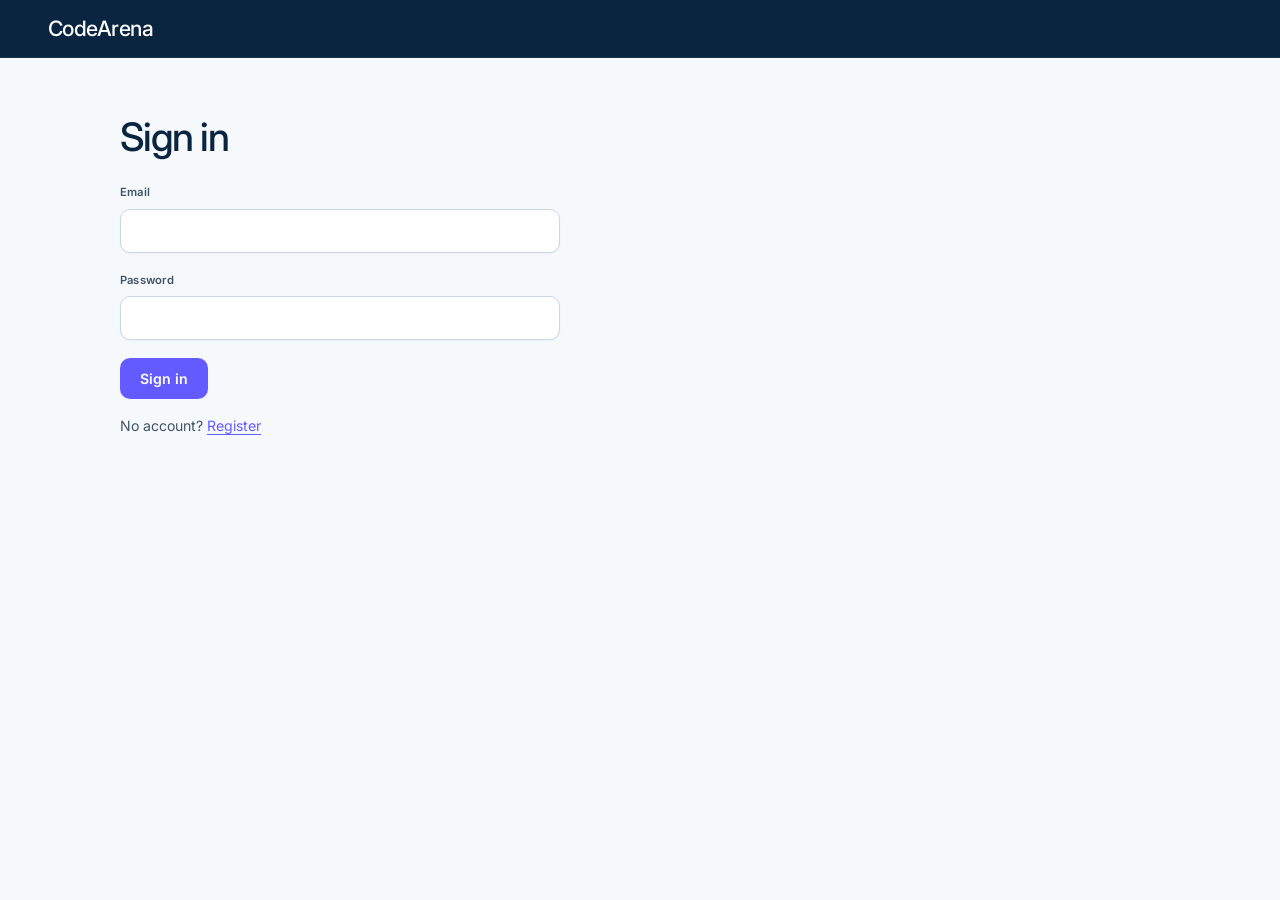
==== ui/index.html @ 30d27d08 "ui: minimal HTML/JS frontend (Step 16) No build step, no framework. Plain HTML pages and vanilla Jav" ====
<!DOCTYPE html>
<html lang="en">

<head>
    <meta charset="utf-8">
    <meta name="viewport" content="width=device-width,initial-scale=1">
    <title>CodeArena — Login</title>
    <link rel="stylesheet" href="static/style.css">
</head>

<body>
    <header>
        <h1>CodeArena</h1>
    </header>

    <main>
        <div id="msg"></div>

        <div id="login-view">
            <h2>Sign in</h2>
            <form id="login-form">
                <label>
                    Email
                    <input type="email" name="email" required autocomplete="email">
                </label>
                <label>
                    Password
                    <input type="password" name="password" required autocomplete="current-password">
                </label>
                <button type="submit">Sign in</button>
            </form>
            <p class="muted" style="margin-top: 16px;">
                No account?
                <a href="#" id="show-register">Register</a>
            </p>
        </div>

        <div id="register-view" class="hidden">
            <h2>Create account</h2>
            <form id="register-form">
                <label>
                    Username (3–32 chars: letters, digits, underscore)
                    <input type="text" name="username" required minlength="3" maxlength="32">
                </label>
                <label>
                    Email
                    <input type="email" name="email" required autocomplete="email">
                </label>
                <label>
                    Password (8–72 chars, at least one letter and one digit)
                    <input type="password" name="password" required minlength="8" maxlength="72"
                        autocomplete="new-password">
                </label>
                <button type="submit">Create account</button>
            </form>
            <p class="muted" style="margin-top: 16px;">
                Already have an account?
                <a href="#" id="show-login">Sign in</a>
            </p>
        </div>
    </main>

    <script src="static/app.js"></script>
    <script>
'use strict';

// If already logged in, go to problems
if (Auth.isLoggedIn()) {
    location.href = 'problems.html';
}

const msg = document.getElementById('msg');
const loginView = document.getElementById('login-view');
const registerView = document.getElementById('register-view');

function showLogin() {
    loginView.classList.remove('hidden');
    registerView.classList.add('hidden');
    clearError(msg);
}
function showRegister() {
    registerView.classList.remove('hidden');
    loginView.classList.add('hidden');
    clearError(msg);
}

document.getElementById('show-register').addEventListener('click', e => {
    e.preventDefault();
    showRegister();
});
document.getElementById('show-login').addEventListener('click', e => {
    e.preventDefault();
    showLogin();
});

document.getElementById('login-form').addEventListener('submit', async e => {
    e.preventDefault();
    clearError(msg);
    const form = e.target;
    const btn = form.querySelector('button');
    btn.disabled = true;
    btn.textContent = 'Signing in…';
    try {
        const email = form.email.value.trim();
        const password = form.password.value;
        const resp = await Api.login(email, password);
        Auth.saveToken(resp.access_token, resp.user);
        location.href = 'problems.html';
    } catch (err) {
        showError(msg, err.message || 'Login failed');
    } finally {
        btn.disabled = false;
        btn.textContent = 'Sign in';
    }
});

document.getElementById('register-form').addEventListener('submit', async e => {
    e.preventDefault();
    clearError(msg);
    const form = e.target;
    const btn = form.querySelector('button');
    btn.disabled = true;
    btn.textContent = 'Creating…';
    try {
        const username = form.username.value.trim();
        const email = form.email.value.trim();
        const password = form.password.value;
        const resp = await Api.register(username, email, password);
        Auth.saveToken(resp.access_token, resp.user);
        location.href = 'problems.html';
    } catch (err) {
        showError(msg, err.message || 'Registration failed');
    } finally {
        btn.disabled = false;
        btn.textContent = 'Create account';
    }
});
    </script>
</body>

</html>
---- ui/static/style.css ----
/* CodeArena — Stripe theme */
@import url('https://fonts.googleapis.com/css2?family=Inter:wght@300;400;500;600;700&display=swap');

:root {
    --primary: #0A2540;
    --secondary: #425466;
    --tertiary: #635BFF;
    --neutral: #F6F9FC;
    --surface: #FFFFFF;
    --on-primary: #FFFFFF;
    --bg: var(--neutral);
    --bg-soft: var(--surface);
    --bg-input: #FFFFFF;
    --fg: var(--primary);
    --fg-dim: var(--secondary);
    --accent: var(--tertiary);
    --accent-hi: #5145E5;
    --border: #D8E1EB;
    --ok: #0E9F6E;
    --warn: #B7791F;
    --err: #C93756;
    --radius-sm: 6px;
    --radius-md: 10px;
    --radius-lg: 16px;
    --space-sm: 8px;
    --space-md: 16px;
    --space-lg: 32px;
}

* {
    box-sizing: border-box;
}

html,
body {
    margin: 0;
    padding: 0;
    min-height: 100vh;
    background: var(--bg);
    color: var(--fg);
    font-family: 'Inter', -apple-system, BlinkMacSystemFont, 'Segoe UI', sans-serif;
    font-size: 0.98rem;
    line-height: 1.6;
}

body {
    background: var(--neutral);
}

a {
    color: var(--tertiary);
    text-underline-offset: 3px;
    text-decoration-thickness: 1px;
}

a:hover {
    color: var(--accent-hi);
}

header {
    position: sticky;
    top: 0;
    z-index: 10;
    display: flex;
    align-items: center;
    flex-wrap: wrap;
    gap: var(--space-md);
    padding: 16px clamp(18px, 4vw, 48px);
    background: var(--primary);
    color: var(--on-primary);
    border-bottom: 1px solid #173A59;
}

header h1 {
    margin: 0;
    color: var(--on-primary);
    font: 500 1.35rem/1.2 'Inter', sans-serif;
    letter-spacing: -0.025em;
}

header nav {
    display: flex;
    flex: 1;
    flex-wrap: wrap;
    align-items: center;
    gap: 8px 18px;
}

header nav a {
    color: #D6E0EA;
    font-size: .88rem;
    text-decoration: none;
}

header nav a:hover,
header nav a.active {
    color: #FFFFFF;
    text-decoration: underline;
    text-decoration-color: var(--tertiary);
    text-decoration-thickness: 2px;
    text-underline-offset: 6px;
}

header .user-info {
    margin-left: auto;
    color: #D6E0EA;
    font-size: .82rem;
}

header .user-info button {
    margin-left: 12px;
    padding: 7px 12px;
    background: transparent;
    color: var(--on-primary);
    border: 1px solid #526B80;
    border-radius: var(--radius-sm);
    font-size: .8rem;
}

header .user-info button:hover {
    border-color: #FFFFFF;
    background: #FFFFFF12;
}

main {
    width: min(100% - 36px, 1040px);
    margin: 0 auto;
    padding: clamp(28px, 5vw, 56px) 0;
}

h2 {
    margin: 0 0 24px;
    font: 500 clamp(2rem, 4vw, 2.5rem)/1.15 'Inter', sans-serif;
    letter-spacing: -0.04em;
}

h3 {
    margin: 28px 0 14px;
    font: 500 1.35rem/1.25 'Inter', sans-serif;
    letter-spacing: -0.025em;
}

p {
    margin: 12px 0;
}

form {
    display: flex;
    flex-direction: column;
    gap: 18px;
    max-width: 440px;
}

form.wide {
    max-width: none;
}

label {
    display: flex;
    flex-direction: column;
    gap: 7px;
    color: var(--secondary);
    font-size: .72rem;
    font-weight: 600;
    letter-spacing: .02em;
}

input[type="text"],
input[type="email"],
input[type="password"],
select,
textarea {
    width: 100%;
    padding: 12px 14px;
    color: var(--primary);
    background: var(--bg-input);
    border: 1px solid #C9D5E2;
    border-radius: var(--radius-md);
    font: 400 .95rem 'Inter', sans-serif;
    box-shadow: 0 1px 2px #0A25400A;
}

input::placeholder,
textarea::placeholder {
    color: #7B8B9B;
}

input:focus,
select:focus,
textarea:focus {
    outline: 3px solid #635BFF30;
    outline-offset: 1px;
    border-color: var(--tertiary);
}

textarea {
    min-height: 240px;
    resize: vertical;
    font-family: 'SF Mono', Monaco, 'Cascadia Code', monospace;
    font-size: .85rem;
}

button {
    align-self: flex-start;
    padding: 12px 20px;
    border: 0;
    border-radius: var(--radius-md);
    background: var(--tertiary);
    color: var(--on-primary);
    font: 600 .9rem 'Inter', sans-serif;
    cursor: pointer;
    transition: background .15s ease, box-shadow .15s ease;
}

button:hover:not(:disabled) {
    background: var(--accent-hi);
    box-shadow: 0 3px 8px #635BFF25;
}

button:focus-visible {
    outline: 3px solid #635BFF55;
    outline-offset: 3px;
}

button:disabled {
    background: #C8CDD8;
    color: #657386;
    cursor: not-allowed;
    box-shadow: none;
}

button.secondary {
    background: transparent;
    color: var(--primary);
    border: 1px solid #C9D5E2;
}

button.secondary:hover {
    background: #F6F9FC;
    border-color: var(--secondary);
    box-shadow: none;
}

.card {
    padding: 24px;
    margin-bottom: 18px;
    background: var(--surface);
    color: var(--primary);
    border: 1px solid #E3EAF2;
    border-radius: var(--radius-lg);
    box-shadow: 0 2px 6px #0A254008, 0 1px 2px #0A254008;
}

table {
    width: 100%;
    border-collapse: separate;
    border-spacing: 0;
    overflow: hidden;
    background: var(--surface);
    border: 1px solid #E3EAF2;
    border-radius: var(--radius-lg);
}

th,
td {
    padding: 13px 16px;
    text-align: left;
    border-bottom: 1px solid #E8EEF5;
    font-size: .9rem;
}

th {
    background: #F6F9FC;
    color: var(--secondary);
    font-size: .72rem;
    font-weight: 600;
    letter-spacing: .02em;
    text-transform: uppercase;
}

tr:last-child td {
    border-bottom: 0;
}

tbody tr:hover td {
    background: #F8FAFD;
}

.verdict {
    display: inline-block;
    padding: 3px 9px;
    border: 1px solid #D8E1EB;
    border-radius: var(--radius-sm);
    color: var(--secondary);
    background: #F6F9FC;
    font-size: .72rem;
    font-weight: 600;
    letter-spacing: .01em;
}

.verdict.AC {
    border-color: #A7E3CD;
    background: #E9F9F2;
    color: #08734F;
}

.verdict.WA,
.verdict.RE,
.verdict.CE,
.verdict.FAILED {
    border-color: #F1B8C4;
    color: #A61B3B;
    background: #FFF0F3;
}

.verdict.TLE,
.verdict.MLE,
.verdict.OLE,
.verdict.PENDING,
.verdict.PROCESSING {
    border-color: #E9D4A5;
    color: #855D14;
    background: #FFF8E7;
}

.error {
    padding: 12px 16px;
    margin-bottom: 18px;
    border: 1px solid #F1B8C4;
    border-left: 3px solid var(--err);
    border-radius: var(--radius-md);
    background: #FFF0F3;
    color: #8C1934;
    font-size: .9rem;
}

.muted {
    color: var(--secondary);
    font-size: .9rem;
}

.mono,
pre {
    font-family: 'SF Mono', Monaco, 'Cascadia Code', monospace;
}

pre {
    overflow-x: auto;
    padding: 16px;
    margin: 0;
    border: 1px solid #E3EAF2;
    border-radius: var(--radius-md);
    background: #F6F9FC;
    color: var(--primary);
    font-size: .82rem;
}

.spinner {
    display: inline-block;
    width: 12px;
    height: 12px;
    margin-right: 6px;
    border: 2px solid #D8E1EB;
    border-top-color: var(--tertiary);
    border-radius: 50%;
    animation: spin .6s linear infinite;
    vertical-align: middle;
}

@keyframes spin {
    to {
        transform: rotate(360deg);
    }
}

.hidden {
    display: none !important;
}

@media (max-width: 640px) {
    header {
        align-items: flex-start;
        gap: 14px;
    }

    header nav {
        order: 3;
        flex-basis: 100%;
    }

    header .user-info {
        margin-left: auto;
    }

    main {
        width: min(100% - 28px, 1040px);
    }

    table {
        display: block;
        overflow-x: auto;
        white-space: nowrap;
    }

    th,
    td {
        padding: 11px 12px;
    }
}

@media (prefers-reduced-motion: reduce) {

    *,
    *::before,
    *::after {
        animation-duration: .01ms !important;
        transition-duration: .01ms !important;
    }
}
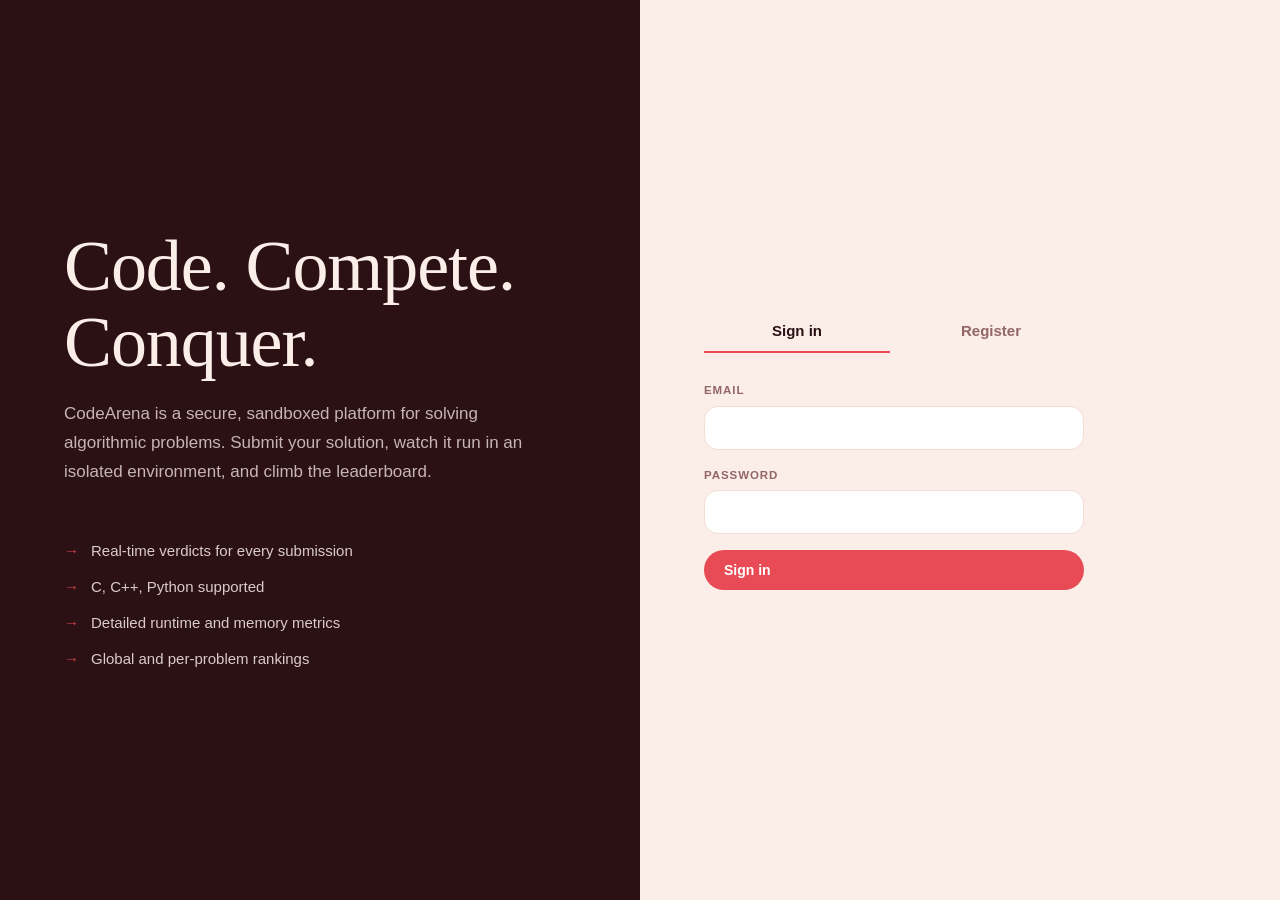
==== commit c819e802: "ui: minimal HTML/JS frontend (Step 16) No build step, no framework. Plain HTML pages and vanilla Jav" ====
--- a/ui/index.html
+++ b/ui/index.html
@@ -4,137 +4,131 @@
 <head>
     <meta charset="utf-8">
     <meta name="viewport" content="width=device-width,initial-scale=1">
-    <title>CodeArena — Login</title>
+    <title>CodeArena — Sign in</title>
     <link rel="stylesheet" href="static/style.css">
 </head>
 
 <body>
-    <header>
-        <h1>CodeArena</h1>
-    </header>
-
-    <main>
-        <div id="msg"></div>
-
-        <div id="login-view">
-            <h2>Sign in</h2>
-            <form id="login-form">
-                <label>
-                    Email
-                    <input type="email" name="email" required autocomplete="email">
-                </label>
-                <label>
-                    Password
-                    <input type="password" name="password" required autocomplete="current-password">
-                </label>
-                <button type="submit">Sign in</button>
-            </form>
-            <p class="muted" style="margin-top: 16px;">
-                No account?
-                <a href="#" id="show-register">Register</a>
+    <div class="auth-screen">
+        <div class="auth-hero">
+            <h1>Code. Compete.<br>Conquer.</h1>
+            <p>
+                CodeArena is a secure, sandboxed platform for solving
+                algorithmic problems. Submit your solution, watch it run
+                in an isolated environment, and climb the leaderboard.
             </p>
+            <div class="features">
+                <div class="feature">Real-time verdicts for every submission</div>
+                <div class="feature">C, C++, Python supported</div>
+                <div class="feature">Detailed runtime and memory metrics</div>
+                <div class="feature">Global and per-problem rankings</div>
+            </div>
         </div>
 
-        <div id="register-view" class="hidden">
-            <h2>Create account</h2>
-            <form id="register-form">
-                <label>
-                    Username (3–32 chars: letters, digits, underscore)
-                    <input type="text" name="username" required minlength="3" maxlength="32">
-                </label>
-                <label>
-                    Email
-                    <input type="email" name="email" required autocomplete="email">
-                </label>
-                <label>
-                    Password (8–72 chars, at least one letter and one digit)
-                    <input type="password" name="password" required minlength="8" maxlength="72"
+        <div class="auth-form-panel">
+            <div class="auth-tabs">
+                <button id="tab-login" class="active">Sign in</button>
+                <button id="tab-register">Register</button>
+            </div>
+
+            <form id="login-form">
+                <div class="field">
+                    <label for="login-email">Email</label>
+                    <input id="login-email" type="email" required autocomplete="email">
+                </div>
+                <div class="field">
+                    <label for="login-password">Password</label>
+                    <input id="login-password" type="password" required autocomplete="current-password">
+                </div>
+                <button type="submit" class="btn" style="width:100%;">Sign in</button>
+            </form>
+
+            <form id="register-form" class="hidden">
+                <div class="field">
+                    <label for="reg-username">Username</label>
+                    <input id="reg-username" type="text" required minlength="3" maxlength="32">
+                </div>
+                <div class="field">
+                    <label for="reg-email">Email</label>
+                    <input id="reg-email" type="email" required autocomplete="email">
+                </div>
+                <div class="field">
+                    <label for="reg-password">Password</label>
+                    <input id="reg-password" type="password" required minlength="8" maxlength="72"
                         autocomplete="new-password">
-                </label>
-                <button type="submit">Create account</button>
+                    <span class="muted" style="font-size:11px;">8–72 characters, at least one letter and one
+                        digit</span>
+                </div>
+                <button type="submit" class="btn" style="width:100%;">Create account</button>
             </form>
-            <p class="muted" style="margin-top: 16px;">
-                Already have an account?
-                <a href="#" id="show-login">Sign in</a>
-            </p>
         </div>
-    </main>
+    </div>
 
     <script src="static/app.js"></script>
     <script>
-'use strict';
+        'use strict';
 
-// If already logged in, go to problems
-if (Auth.isLoggedIn()) {
-    location.href = 'problems.html';
-}
+        (function () {
+            if (Auth.isLoggedIn()) { location.href = 'dashboard.html'; return; }
 
-const msg = document.getElementById('msg');
-const loginView = document.getElementById('login-view');
-const registerView = document.getElementById('register-view');
+            const loginTab = document.getElementById('tab-login');
+            const registerTab = document.getElementById('tab-register');
+            const loginForm = document.getElementById('login-form');
+            const registerForm = document.getElementById('register-form');
 
-function showLogin() {
-    loginView.classList.remove('hidden');
-    registerView.classList.add('hidden');
-    clearError(msg);
-}
-function showRegister() {
-    registerView.classList.remove('hidden');
-    loginView.classList.add('hidden');
-    clearError(msg);
-}
+            function showLogin() {
+                loginTab.classList.add('active');
+                registerTab.classList.remove('active');
+                loginForm.classList.remove('hidden');
+                registerForm.classList.add('hidden');
+            }
+            function showRegister() {
+                registerTab.classList.add('active');
+                loginTab.classList.remove('active');
+                registerForm.classList.remove('hidden');
+                loginForm.classList.add('hidden');
+            }
 
-document.getElementById('show-register').addEventListener('click', e => {
-    e.preventDefault();
-    showRegister();
-});
-document.getElementById('show-login').addEventListener('click', e => {
-    e.preventDefault();
-    showLogin();
-});
+            loginTab.addEventListener('click', showLogin);
+            registerTab.addEventListener('click', showRegister);
 
-document.getElementById('login-form').addEventListener('submit', async e => {
-    e.preventDefault();
-    clearError(msg);
-    const form = e.target;
-    const btn = form.querySelector('button');
-    btn.disabled = true;
-    btn.textContent = 'Signing in…';
-    try {
-        const email = form.email.value.trim();
-        const password = form.password.value;
-        const resp = await Api.login(email, password);
-        Auth.saveToken(resp.access_token, resp.user);
-        location.href = 'problems.html';
-    } catch (err) {
-        showError(msg, err.message || 'Login failed');
-    } finally {
-        btn.disabled = false;
-        btn.textContent = 'Sign in';
-    }
-});
+            loginForm.addEventListener('submit', async e => {
+                e.preventDefault();
+                const btn = loginForm.querySelector('button');
+                btn.disabled = true;
+                btn.textContent = 'Signing in…';
+                try {
+                    const email = document.getElementById('login-email').value.trim();
+                    const password = document.getElementById('login-password').value;
+                    const r = await Api.login(email, password);
+                    Auth.saveToken(r.access_token, r.user);
+                    location.href = 'dashboard.html';
+                } catch (err) {
+                    toast(err.message || 'Login failed', 'error');
+                    btn.disabled = false;
+                    btn.textContent = 'Sign in';
+                }
+            });
 
-document.getElementById('register-form').addEventListener('submit', async e => {
-    e.preventDefault();
-    clearError(msg);
-    const form = e.target;
-    const btn = form.querySelector('button');
-    btn.disabled = true;
-    btn.textContent = 'Creating…';
-    try {
-        const username = form.username.value.trim();
-        const email = form.email.value.trim();
-        const password = form.password.value;
-        const resp = await Api.register(username, email, password);
-        Auth.saveToken(resp.access_token, resp.user);
-        location.href = 'problems.html';
-    } catch (err) {
-        showError(msg, err.message || 'Registration failed');
-    } finally {
-        btn.disabled = false;
-        btn.textContent = 'Create account';
-    }
-});
+            registerForm.addEventListener('submit', async e => {
+                e.preventDefault();
+                const btn = registerForm.querySelector('button');
+                btn.disabled = true;
+                btn.textContent = 'Creating…';
+                try {
+                    const u = document.getElementById('reg-username').value.trim();
+                    const em = document.getElementById('reg-email').value.trim();
+                    const p = document.getElementById('reg-password').value;
+                    const r = await Api.register(u, em, p);
+                    Auth.saveToken(r.access_token, r.user);
+                    location.href = 'dashboard.html';
+                } catch (err) {
+                    toast(err.message || 'Registration failed', 'error');
+                    btn.disabled = false;
+                    btn.textContent = 'Create account';
+                }
+            });
+        })();
     </script>
 </body>
 
--- a/ui/static/style.css
+++ b/ui/static/style.css
@@ -1,33 +1,64 @@
-/* CodeArena — Stripe theme */
-@import url('https://fonts.googleapis.com/css2?family=Inter:wght@300;400;500;600;700&display=swap');
+/* ============================================================
+ * CodeArena — UI styles
+ * Design system: Dating Blush
+ * ============================================================ */
 
 :root {
-    --primary: #0A2540;
-    --secondary: #425466;
-    --tertiary: #635BFF;
-    --neutral: #F6F9FC;
+    /* Colors — Dating Blush */
+    --primary: #2B1014;
+    /* headings, core text */
+    --secondary: #936668;
+    /* borders, captions, meta */
+    --tertiary: #E84B55;
+    /* THE accent — interaction only */
+    --neutral: #FBEDE8;
+    /* page foundation */
     --surface: #FFFFFF;
+    /* cards */
     --on-primary: #FFFFFF;
-    --bg: var(--neutral);
-    --bg-soft: var(--surface);
-    --bg-input: #FFFFFF;
-    --fg: var(--primary);
-    --fg-dim: var(--secondary);
-    --accent: var(--tertiary);
-    --accent-hi: #5145E5;
-    --border: #D8E1EB;
-    --ok: #0E9F6E;
-    --warn: #B7791F;
-    --err: #C93756;
-    --radius-sm: 6px;
-    --radius-md: 10px;
-    --radius-lg: 16px;
-    --space-sm: 8px;
-    --space-md: 16px;
-    --space-lg: 32px;
-}
-
-* {
+
+    /* Derived tints — flat, no gradients */
+    --tertiary-hi: #f26a73;
+    /* hover lift on tertiary */
+    --tertiary-dim: rgba(232, 75, 85, 0.12);
+    /* tertiary wash for badges */
+    --neutral-deep: #f3ded6;
+    /* recessed / input backgrounds */
+
+    /* Semantic — kept muted so tertiary stays the only loud color */
+    --success: #2f7d4f;
+    --success-bg: #e6f2ea;
+    --warning: #9a6a1c;
+    --warning-bg: #f8eeda;
+    --danger: #b3352e;
+    --danger-bg: #fbe4e2;
+
+    --gold: #c9a227;
+    --silver: #9aa3ad;
+    --bronze: #a86b34;
+
+    /* Radii — Dating Blush scale */
+    --radius-sm: 14px;
+    --radius: 22px;
+    --radius-lg: 34px;
+
+    /* Shadows — soft, warm, flat */
+    --shadow-1: 0 1px 2px rgba(43, 16, 20, 0.06);
+    --shadow-2: 0 4px 14px rgba(43, 16, 20, 0.08);
+    --shadow-3: 0 12px 32px rgba(43, 16, 20, 0.12);
+
+    --font-serif: "DM Serif Display", Georgia, serif;
+    --font-sans: "Inter", -apple-system, BlinkMacSystemFont, "Segoe UI",
+        Roboto, "Helvetica Neue", Arial, sans-serif;
+    --font-mono: "SF Mono", "JetBrains Mono", "Fira Code",
+        Monaco, "Cascadia Code", monospace;
+}
+
+/* ---- Base ---- */
+
+*,
+*::before,
+*::after {
     box-sizing: border-box;
 }
 
@@ -36,335 +67,631 @@
     margin: 0;
     padding: 0;
     min-height: 100vh;
-    background: var(--bg);
-    color: var(--fg);
-    font-family: 'Inter', -apple-system, BlinkMacSystemFont, 'Segoe UI', sans-serif;
-    font-size: 0.98rem;
+    background: var(--neutral);
+    color: var(--primary);
+    font-family: var(--font-sans);
+    font-size: 16px;
     line-height: 1.6;
-}
-
-body {
-    background: var(--neutral);
+    -webkit-font-smoothing: antialiased;
+    -moz-osx-font-smoothing: grayscale;
 }
 
 a {
     color: var(--tertiary);
-    text-underline-offset: 3px;
-    text-decoration-thickness: 1px;
+    text-decoration: none;
+    transition: color 0.15s;
 }
 
 a:hover {
-    color: var(--accent-hi);
-}
-
-header {
+    color: var(--tertiary-hi);
+}
+
+button {
+    font-family: inherit;
+}
+
+/* ---- Layout ---- */
+
+.app-header {
     position: sticky;
     top: 0;
-    z-index: 10;
-    display: flex;
-    align-items: center;
-    flex-wrap: wrap;
-    gap: var(--space-md);
-    padding: 16px clamp(18px, 4vw, 48px);
-    background: var(--primary);
+    z-index: 100;
+    background: rgba(251, 237, 232, 0.88);
+    backdrop-filter: saturate(180%) blur(12px);
+    -webkit-backdrop-filter: saturate(180%) blur(12px);
+    border-bottom: 1px solid var(--secondary);
+    height: 68px;
+    display: flex;
+    align-items: center;
+    padding: 0 32px;
+    gap: 32px;
+}
+
+.app-header .brand {
+    font-family: var(--font-serif);
+    font-weight: 400;
+    font-size: 22px;
+    letter-spacing: -0.01em;
+    color: var(--primary);
+    display: flex;
+    align-items: center;
+    gap: 10px;
+}
+
+.app-header .brand::before {
+    content: '';
+    width: 22px;
+    height: 22px;
+    background: var(--tertiary);
+    border-radius: 50%;
+}
+
+.app-header nav {
+    display: flex;
+    gap: 4px;
+    flex: 1;
+}
+
+.app-header nav a {
+    color: var(--secondary);
+    padding: 8px 16px;
+    border-radius: var(--radius-sm);
+    font-size: 14px;
+    font-weight: 500;
+    transition: all 0.15s;
+}
+
+.app-header nav a:hover {
+    color: var(--primary);
+    background: var(--neutral-deep);
+}
+
+.app-header nav a.active {
+    color: var(--primary);
+    background: var(--neutral-deep);
+}
+
+.app-header .user-menu {
+    display: flex;
+    align-items: center;
+    gap: 12px;
+    color: var(--secondary);
+    font-size: 14px;
+}
+
+.app-header .avatar {
+    width: 34px;
+    height: 34px;
+    border-radius: 50%;
+    background: var(--tertiary);
+    display: flex;
+    align-items: center;
+    justify-content: center;
+    font-weight: 600;
     color: var(--on-primary);
-    border-bottom: 1px solid #173A59;
-}
-
-header h1 {
+    font-size: 13px;
+}
+
+.btn-logout {
+    background: transparent;
+    border: 1px solid var(--secondary);
+    color: var(--secondary);
+    padding: 6px 14px;
+    border-radius: var(--radius-sm);
+    cursor: pointer;
+    font-size: 13px;
+    transition: all 0.15s;
+}
+
+.btn-logout:hover {
+    border-color: var(--primary);
+    color: var(--primary);
+}
+
+main {
+    max-width: 1200px;
+    margin: 0 auto;
+    padding: 48px 32px 96px;
+}
+
+main.narrow {
+    max-width: 720px;
+}
+
+main.wide {
+    max-width: 1440px;
+}
+
+/* ---- Typography ---- */
+
+h1 {
+    font-family: var(--font-serif);
+    font-size: 2.4rem;
+    font-weight: 400;
+    letter-spacing: -0.01em;
+    margin: 0 0 8px;
+    color: var(--primary);
+}
+
+h2 {
+    font-family: var(--font-serif);
+    font-size: 1.7rem;
+    font-weight: 400;
+    letter-spacing: -0.01em;
+    margin: 0 0 16px;
+    color: var(--primary);
+}
+
+h3 {
+    font-family: var(--font-sans);
+    font-size: 0.72rem;
+    font-weight: 600;
+    letter-spacing: 0.08em;
+    text-transform: uppercase;
+    margin: 24px 0 12px;
+    color: var(--secondary);
+}
+
+p {
+    margin: 0 0 12px;
+}
+
+.muted {
+    color: var(--secondary);
+    font-size: 14px;
+}
+
+.dim {
+    color: var(--secondary);
+    opacity: 0.7;
+}
+
+.mono {
+    font-family: var(--font-mono);
+    font-size: 13px;
+}
+
+/* ---- Cards ---- */
+
+.card {
+    background: var(--surface);
+    border: 1px solid var(--neutral-deep);
+    border-radius: var(--radius-lg);
+    padding: 24px;
+    transition: border-color 0.15s, box-shadow 0.15s, transform 0.15s;
+}
+
+.card.hoverable:hover {
+    border-color: var(--secondary);
+    box-shadow: var(--shadow-2);
+    transform: translateY(-2px);
+}
+
+.card-header {
+    display: flex;
+    align-items: center;
+    justify-content: space-between;
+    margin-bottom: 16px;
+    padding-bottom: 16px;
+    border-bottom: 1px solid var(--neutral-deep);
+}
+
+.card-header h3 {
     margin: 0;
+}
+
+.card-grid {
+    display: grid;
+    gap: 16px;
+    grid-template-columns: repeat(auto-fit, minmax(200px, 1fr));
+}
+
+.stat {
+    text-align: left;
+    padding: 24px;
+    background: var(--surface);
+    border: 1px solid var(--neutral-deep);
+    border-radius: var(--radius-lg);
+}
+
+.stat .stat-label {
+    font-size: 0.72rem;
+    text-transform: uppercase;
+    letter-spacing: 0.08em;
+    color: var(--secondary);
+    font-weight: 600;
+    margin-bottom: 6px;
+}
+
+.stat .stat-value {
+    font-family: var(--font-serif);
+    font-size: 2.2rem;
+    font-weight: 400;
+    color: var(--primary);
+    letter-spacing: -0.01em;
+    font-variant-numeric: tabular-nums;
+    line-height: 1.1;
+}
+
+.stat .stat-value.small {
+    font-size: 1.6rem;
+}
+
+.stat .stat-sub {
+    font-size: 13px;
+    color: var(--secondary);
+    margin-top: 4px;
+}
+
+/* ---- Buttons ---- */
+
+.btn {
+    display: inline-flex;
+    align-items: center;
+    gap: 6px;
+    background: var(--tertiary);
     color: var(--on-primary);
-    font: 500 1.35rem/1.2 'Inter', sans-serif;
-    letter-spacing: -0.025em;
-}
-
-header nav {
-    display: flex;
-    flex: 1;
-    flex-wrap: wrap;
-    align-items: center;
-    gap: 8px 18px;
-}
-
-header nav a {
-    color: #D6E0EA;
-    font-size: .88rem;
+    border: none;
+    padding: 12px 20px;
+    border-radius: var(--radius);
+    font-family: var(--font-sans);
+    font-size: 14px;
+    font-weight: 600;
+    cursor: pointer;
+    transition: background 0.15s, transform 0.05s;
     text-decoration: none;
 }
 
-header nav a:hover,
-header nav a.active {
-    color: #FFFFFF;
-    text-decoration: underline;
-    text-decoration-color: var(--tertiary);
-    text-decoration-thickness: 2px;
-    text-underline-offset: 6px;
-}
-
-header .user-info {
-    margin-left: auto;
-    color: #D6E0EA;
-    font-size: .82rem;
-}
-
-header .user-info button {
-    margin-left: 12px;
-    padding: 7px 12px;
+.btn:hover:not(:disabled) {
+    background: var(--tertiary-hi);
+    color: var(--on-primary);
+}
+
+.btn:active:not(:disabled) {
+    transform: translateY(1px);
+}
+
+.btn:disabled {
+    opacity: 0.5;
+    cursor: not-allowed;
+}
+
+/* Secondary/ghost actions deliberately drop the accent — one
+   tertiary action per screen is the rule. */
+.btn.secondary {
     background: transparent;
-    color: var(--on-primary);
-    border: 1px solid #526B80;
-    border-radius: var(--radius-sm);
-    font-size: .8rem;
-}
-
-header .user-info button:hover {
-    border-color: #FFFFFF;
-    background: #FFFFFF12;
-}
-
-main {
-    width: min(100% - 36px, 1040px);
-    margin: 0 auto;
-    padding: clamp(28px, 5vw, 56px) 0;
-}
-
-h2 {
-    margin: 0 0 24px;
-    font: 500 clamp(2rem, 4vw, 2.5rem)/1.15 'Inter', sans-serif;
-    letter-spacing: -0.04em;
-}
-
-h3 {
-    margin: 28px 0 14px;
-    font: 500 1.35rem/1.25 'Inter', sans-serif;
-    letter-spacing: -0.025em;
-}
-
-p {
-    margin: 12px 0;
-}
-
-form {
+    color: var(--primary);
+    border: 1px solid var(--secondary);
+}
+
+.btn.secondary:hover:not(:disabled) {
+    background: var(--neutral-deep);
+    color: var(--primary);
+}
+
+.btn.ghost {
+    background: transparent;
+    color: var(--secondary);
+    border: none;
+    padding: 6px 10px;
+}
+
+.btn.ghost:hover {
+    color: var(--primary);
+    background: var(--neutral-deep);
+}
+
+/* Semantic buttons read as text, not as second accents. */
+.btn.success,
+.btn.danger {
+    background: transparent;
+    border: 1px solid currentColor;
+}
+
+.btn.success {
+    color: var(--success);
+}
+
+.btn.success:hover:not(:disabled) {
+    background: var(--success-bg);
+    color: var(--success);
+}
+
+.btn.danger {
+    color: var(--danger);
+}
+
+.btn.danger:hover:not(:disabled) {
+    background: var(--danger-bg);
+    color: var(--danger);
+}
+
+/* ---- Forms ---- */
+
+.field {
     display: flex;
     flex-direction: column;
-    gap: 18px;
-    max-width: 440px;
-}
-
-form.wide {
-    max-width: none;
-}
-
-label {
-    display: flex;
-    flex-direction: column;
-    gap: 7px;
-    color: var(--secondary);
-    font-size: .72rem;
+    gap: 6px;
+    margin-bottom: 16px;
+}
+
+.field label {
+    font-size: 0.72rem;
     font-weight: 600;
-    letter-spacing: .02em;
+    color: var(--secondary);
+    text-transform: uppercase;
+    letter-spacing: 0.08em;
 }
 
 input[type="text"],
 input[type="email"],
 input[type="password"],
+input[type="search"],
 select,
 textarea {
+    background: var(--surface);
+    border: 1px solid var(--neutral-deep);
+    color: var(--primary);
+    padding: 12px 16px;
+    border-radius: var(--radius-sm);
+    font-family: var(--font-sans);
+    font-size: 16px;
+    transition: border-color 0.15s, box-shadow 0.15s;
     width: 100%;
-    padding: 12px 14px;
-    color: var(--primary);
-    background: var(--bg-input);
-    border: 1px solid #C9D5E2;
-    border-radius: var(--radius-md);
-    font: 400 .95rem 'Inter', sans-serif;
-    box-shadow: 0 1px 2px #0A25400A;
-}
-
-input::placeholder,
-textarea::placeholder {
-    color: #7B8B9B;
 }
 
 input:focus,
 select:focus,
 textarea:focus {
-    outline: 3px solid #635BFF30;
-    outline-offset: 1px;
+    outline: none;
     border-color: var(--tertiary);
+    box-shadow: 0 0 0 3px var(--tertiary-dim);
+}
+
+input::placeholder,
+textarea::placeholder {
+    color: var(--secondary);
+    opacity: 0.6;
 }
 
 textarea {
+    resize: vertical;
     min-height: 240px;
-    resize: vertical;
-    font-family: 'SF Mono', Monaco, 'Cascadia Code', monospace;
-    font-size: .85rem;
-}
-
-button {
-    align-self: flex-start;
-    padding: 12px 20px;
-    border: 0;
-    border-radius: var(--radius-md);
-    background: var(--tertiary);
-    color: var(--on-primary);
-    font: 600 .9rem 'Inter', sans-serif;
+    font-family: var(--font-mono);
+    font-size: 13px;
+    line-height: 1.6;
+    tab-size: 4;
+}
+
+select {
     cursor: pointer;
-    transition: background .15s ease, box-shadow .15s ease;
-}
-
-button:hover:not(:disabled) {
-    background: var(--accent-hi);
-    box-shadow: 0 3px 8px #635BFF25;
-}
-
-button:focus-visible {
-    outline: 3px solid #635BFF55;
-    outline-offset: 3px;
-}
-
-button:disabled {
-    background: #C8CDD8;
-    color: #657386;
-    cursor: not-allowed;
-    box-shadow: none;
-}
-
-button.secondary {
-    background: transparent;
-    color: var(--primary);
-    border: 1px solid #C9D5E2;
-}
-
-button.secondary:hover {
-    background: #F6F9FC;
-    border-color: var(--secondary);
-    box-shadow: none;
-}
-
-.card {
-    padding: 24px;
-    margin-bottom: 18px;
+    appearance: none;
+    background-image: url("data:image/svg+xml,%3Csvg xmlns='http://www.w3.org/2000/svg' width='12' height='12' viewBox='0 0 12 12'%3E%3Cpath fill='%23936668' d='M6 8L1 3h10z'/%3E%3C/svg%3E");
+    background-repeat: no-repeat;
+    background-position: right 16px center;
+    padding-right: 40px;
+}
+
+/* ---- Tables ---- */
+
+.table-wrap {
     background: var(--surface);
-    color: var(--primary);
-    border: 1px solid #E3EAF2;
+    border: 1px solid var(--neutral-deep);
     border-radius: var(--radius-lg);
-    box-shadow: 0 2px 6px #0A254008, 0 1px 2px #0A254008;
+    overflow: hidden;
 }
 
 table {
     width: 100%;
-    border-collapse: separate;
-    border-spacing: 0;
-    overflow: hidden;
+    border-collapse: collapse;
+}
+
+th {
+    background: var(--neutral);
+    color: var(--secondary);
+    font-size: 0.72rem;
+    font-weight: 600;
+    text-transform: uppercase;
+    letter-spacing: 0.08em;
+    padding: 14px 18px;
+    text-align: left;
+    border-bottom: 1px solid var(--neutral-deep);
+    white-space: nowrap;
+}
+
+td {
+    padding: 14px 18px;
+    border-bottom: 1px solid var(--neutral-deep);
+    font-size: 14px;
+    vertical-align: middle;
+}
+
+tbody tr:last-child td {
+    border-bottom: none;
+}
+
+tbody tr {
+    transition: background 0.1s;
+}
+
+tbody tr:hover {
+    background: var(--neutral);
+}
+
+td.num,
+th.num {
+    text-align: right;
+    font-variant-numeric: tabular-nums;
+}
+
+/* ---- Verdict badges ---- */
+
+.badge {
+    display: inline-flex;
+    align-items: center;
+    gap: 5px;
+    padding: 4px 12px;
+    border-radius: var(--radius-sm);
+    font-size: 0.72rem;
+    font-weight: 600;
+    letter-spacing: 0.08em;
+    text-transform: uppercase;
+    white-space: nowrap;
+}
+
+.badge::before {
+    content: '';
+    width: 6px;
+    height: 6px;
+    border-radius: 50%;
+    background: currentColor;
+}
+
+/* Accepted is the one place tertiary is allowed outside a button —
+   it is the winning state. */
+.badge.AC {
+    color: var(--tertiary);
+    background: var(--tertiary-dim);
+}
+
+.badge.WA,
+.badge.RE,
+.badge.CE,
+.badge.FAILED {
+    color: var(--danger);
+    background: var(--danger-bg);
+}
+
+.badge.TLE,
+.badge.MLE,
+.badge.OLE,
+.badge.PE {
+    color: var(--warning);
+    background: var(--warning-bg);
+}
+
+.badge.PENDING {
+    color: var(--secondary);
+    background: var(--neutral-deep);
+}
+
+.badge.PROCESSING {
+    color: var(--tertiary);
+    background: var(--tertiary-dim);
+}
+
+.badge.PROCESSING::before {
+    animation: pulse 1.2s ease-in-out infinite;
+}
+
+@keyframes pulse {
+
+    0%,
+    100% {
+        opacity: 1;
+    }
+
+    50% {
+        opacity: 0.3;
+    }
+}
+
+/* ---- Difficulty badges ---- */
+
+.difficulty {
+    display: inline-block;
+    padding: 3px 10px;
+    border-radius: var(--radius-sm);
+    font-size: 0.72rem;
+    font-weight: 600;
+    letter-spacing: 0.04em;
+    text-transform: capitalize;
+}
+
+.difficulty.easy {
+    color: var(--success);
+    background: var(--success-bg);
+}
+
+.difficulty.medium {
+    color: var(--warning);
+    background: var(--warning-bg);
+}
+
+.difficulty.hard {
+    color: var(--danger);
+    background: var(--danger-bg);
+}
+
+/* ---- Notifications / toasts ---- */
+
+#toast-container {
+    position: fixed;
+    bottom: 32px;
+    right: 32px;
+    display: flex;
+    flex-direction: column;
+    gap: 8px;
+    z-index: 1000;
+    pointer-events: none;
+}
+
+.toast {
     background: var(--surface);
-    border: 1px solid #E3EAF2;
-    border-radius: var(--radius-lg);
-}
-
-th,
-td {
-    padding: 13px 16px;
-    text-align: left;
-    border-bottom: 1px solid #E8EEF5;
-    font-size: .9rem;
-}
-
-th {
-    background: #F6F9FC;
-    color: var(--secondary);
-    font-size: .72rem;
-    font-weight: 600;
-    letter-spacing: .02em;
-    text-transform: uppercase;
-}
-
-tr:last-child td {
-    border-bottom: 0;
-}
-
-tbody tr:hover td {
-    background: #F8FAFD;
-}
-
-.verdict {
-    display: inline-block;
-    padding: 3px 9px;
-    border: 1px solid #D8E1EB;
+    border: 1px solid var(--neutral-deep);
+    border-left: 3px solid var(--tertiary);
+    padding: 14px 18px;
     border-radius: var(--radius-sm);
-    color: var(--secondary);
-    background: #F6F9FC;
-    font-size: .72rem;
-    font-weight: 600;
-    letter-spacing: .01em;
-}
-
-.verdict.AC {
-    border-color: #A7E3CD;
-    background: #E9F9F2;
-    color: #08734F;
-}
-
-.verdict.WA,
-.verdict.RE,
-.verdict.CE,
-.verdict.FAILED {
-    border-color: #F1B8C4;
-    color: #A61B3B;
-    background: #FFF0F3;
-}
-
-.verdict.TLE,
-.verdict.MLE,
-.verdict.OLE,
-.verdict.PENDING,
-.verdict.PROCESSING {
-    border-color: #E9D4A5;
-    color: #855D14;
-    background: #FFF8E7;
-}
-
-.error {
-    padding: 12px 16px;
-    margin-bottom: 18px;
-    border: 1px solid #F1B8C4;
-    border-left: 3px solid var(--err);
-    border-radius: var(--radius-md);
-    background: #FFF0F3;
-    color: #8C1934;
-    font-size: .9rem;
-}
-
-.muted {
-    color: var(--secondary);
-    font-size: .9rem;
-}
-
-.mono,
-pre {
-    font-family: 'SF Mono', Monaco, 'Cascadia Code', monospace;
-}
-
-pre {
-    overflow-x: auto;
-    padding: 16px;
-    margin: 0;
-    border: 1px solid #E3EAF2;
-    border-radius: var(--radius-md);
-    background: #F6F9FC;
-    color: var(--primary);
-    font-size: .82rem;
-}
+    box-shadow: var(--shadow-3);
+    min-width: 280px;
+    max-width: 400px;
+    font-size: 14px;
+    color: var(--primary);
+    animation: slideIn 0.2s ease-out;
+    pointer-events: auto;
+}
+
+.toast.error {
+    border-left-color: var(--danger);
+}
+
+.toast.success {
+    border-left-color: var(--success);
+}
+
+.toast.warn {
+    border-left-color: var(--warning);
+}
+
+@keyframes slideIn {
+    from {
+        transform: translateX(120%);
+        opacity: 0;
+    }
+
+    to {
+        transform: translateX(0);
+        opacity: 1;
+    }
+}
+
+/* ---- Loading spinner ---- */
 
 .spinner {
     display: inline-block;
-    width: 12px;
-    height: 12px;
-    margin-right: 6px;
-    border: 2px solid #D8E1EB;
+    width: 14px;
+    height: 14px;
+    border: 2px solid var(--neutral-deep);
     border-top-color: var(--tertiary);
     border-radius: 50%;
-    animation: spin .6s linear infinite;
+    animation: spin 0.7s linear infinite;
     vertical-align: middle;
+}
+
+.spinner.lg {
+    width: 28px;
+    height: 28px;
+    border-width: 3px;
 }
 
 @keyframes spin {
@@ -373,47 +700,733 @@
     }
 }
 
+.loading-block {
+    display: flex;
+    align-items: center;
+    justify-content: center;
+    gap: 10px;
+    padding: 60px 20px;
+    color: var(--secondary);
+    font-size: 14px;
+}
+
+/* ---- Empty state ---- */
+
+.empty {
+    text-align: center;
+    padding: 60px 20px;
+    color: var(--secondary);
+}
+
+.empty h3 {
+    color: var(--primary);
+    font-family: var(--font-serif);
+    font-size: 1.4rem;
+    font-weight: 400;
+    letter-spacing: -0.01em;
+    text-transform: none;
+    margin-bottom: 8px;
+}
+
+.empty p {
+    font-size: 14px;
+}
+
+/* ---- Split view (problem page) ---- */
+
+.split {
+    display: grid;
+    grid-template-columns: minmax(0, 1fr) minmax(0, 1fr);
+    gap: 24px;
+    align-items: start;
+}
+
+@media (max-width: 900px) {
+    .split {
+        grid-template-columns: 1fr;
+    }
+}
+
+.split>.pane {
+    min-width: 0;
+}
+
+.sticky {
+    position: sticky;
+    top: 92px;
+}
+
+/* ---- Login split-screen ---- */
+
+.auth-screen {
+    display: grid;
+    grid-template-columns: 1fr 1fr;
+    min-height: 100vh;
+}
+
+@media (max-width: 800px) {
+    .auth-screen {
+        grid-template-columns: 1fr;
+    }
+
+    .auth-screen .auth-hero {
+        display: none;
+    }
+}
+
+.auth-hero {
+    background: var(--primary);
+    display: flex;
+    flex-direction: column;
+    justify-content: center;
+    padding: 64px;
+    position: relative;
+    overflow: hidden;
+}
+
+.auth-hero h1 {
+    font-size: 4.5rem;
+    letter-spacing: -0.015em;
+    line-height: 1.05;
+    margin-bottom: 20px;
+    color: var(--neutral);
+    position: relative;
+    z-index: 1;
+}
+
+.auth-hero p {
+    font-size: 17px;
+    color: var(--neutral);
+    opacity: 0.75;
+    max-width: 480px;
+    line-height: 1.7;
+    position: relative;
+    z-index: 1;
+}
+
+.auth-hero .features {
+    margin-top: 40px;
+    display: flex;
+    flex-direction: column;
+    gap: 12px;
+    position: relative;
+    z-index: 1;
+}
+
+.auth-hero .feature {
+    display: flex;
+    align-items: center;
+    gap: 12px;
+    color: var(--neutral);
+    opacity: 0.85;
+    font-size: 15px;
+}
+
+.auth-hero .feature::before {
+    content: '→';
+    color: var(--tertiary);
+    font-weight: 700;
+}
+
+.auth-form-panel {
+    display: flex;
+    flex-direction: column;
+    justify-content: center;
+    padding: 48px 64px;
+    background: var(--neutral);
+}
+
+.auth-form-panel form {
+    max-width: 380px;
+    width: 100%;
+}
+
+.auth-tabs {
+    display: flex;
+    gap: 8px;
+    margin-bottom: 28px;
+    max-width: 380px;
+}
+
+.auth-tabs button {
+    flex: 1;
+    background: transparent;
+    border: none;
+    color: var(--secondary);
+    padding: 12px 0;
+    font-size: 15px;
+    font-weight: 600;
+    cursor: pointer;
+    border-bottom: 2px solid transparent;
+    transition: all 0.15s;
+}
+
+.auth-tabs button.active {
+    color: var(--primary);
+    border-bottom-color: var(--tertiary);
+}
+
+/* ---- Submission view (rich) ---- */
+
+.verdict-hero {
+    display: flex;
+    align-items: center;
+    justify-content: space-between;
+    gap: 24px;
+    padding: 32px 36px;
+    background: var(--surface);
+    border: 1px solid var(--neutral-deep);
+    border-left: 4px solid var(--secondary);
+    border-radius: var(--radius-lg);
+    margin-bottom: 24px;
+}
+
+.verdict-hero.AC {
+    border-left-color: var(--tertiary);
+}
+
+.verdict-hero.WA,
+.verdict-hero.RE,
+.verdict-hero.CE {
+    border-left-color: var(--danger);
+}
+
+.verdict-hero.TLE,
+.verdict-hero.MLE {
+    border-left-color: var(--warning);
+}
+
+.verdict-hero.PENDING {
+    border-left-color: var(--secondary);
+}
+
+.verdict-hero.PROCESSING {
+    border-left-color: var(--tertiary);
+}
+
+.verdict-hero .verdict-label {
+    font-size: 0.72rem;
+    font-weight: 600;
+    letter-spacing: 0.08em;
+    text-transform: uppercase;
+    color: var(--secondary);
+    margin-bottom: 4px;
+}
+
+.verdict-hero .verdict-name {
+    font-family: var(--font-serif);
+    font-size: 2.4rem;
+    font-weight: 400;
+    letter-spacing: -0.01em;
+    line-height: 1.1;
+    color: var(--primary);
+}
+
+.verdict-hero.AC .verdict-name {
+    color: var(--tertiary);
+}
+
+.verdict-hero.WA .verdict-name,
+.verdict-hero.RE .verdict-name,
+.verdict-hero.CE .verdict-name {
+    color: var(--danger);
+}
+
+.verdict-hero.TLE .verdict-name,
+.verdict-hero.MLE .verdict-name {
+    color: var(--warning);
+}
+
+.verdict-hero.PROCESSING .verdict-name {
+    color: var(--tertiary);
+}
+
+.verdict-hero .metrics {
+    display: flex;
+    gap: 36px;
+}
+
+.verdict-hero .metric {
+    text-align: right;
+}
+
+.verdict-hero .metric-label {
+    font-size: 0.72rem;
+    text-transform: uppercase;
+    letter-spacing: 0.08em;
+    color: var(--secondary);
+    font-weight: 600;
+}
+
+.verdict-hero .metric-value {
+    font-family: var(--font-serif);
+    font-size: 1.7rem;
+    font-weight: 400;
+    color: var(--primary);
+    font-variant-numeric: tabular-nums;
+    line-height: 1.2;
+}
+
+/* ---- Code / output blocks ---- */
+
+pre.code-block {
+    background: var(--primary);
+    border: 1px solid var(--primary);
+    border-radius: var(--radius-sm);
+    padding: 20px;
+    overflow-x: auto;
+    font-family: var(--font-mono);
+    font-size: 13px;
+    line-height: 1.6;
+    color: var(--neutral);
+    margin: 0;
+    max-height: 400px;
+    overflow-y: auto;
+}
+
+pre.code-block.error-output {
+    color: #ffd9d6;
+    background: #3a1416;
+    border-color: #3a1416;
+}
+
+/* ---- Filter bar ---- */
+
+.filter-bar {
+    display: flex;
+    gap: 12px;
+    margin-bottom: 24px;
+    align-items: center;
+    flex-wrap: wrap;
+}
+
+.filter-bar input[type="search"] {
+    flex: 1;
+    min-width: 200px;
+}
+
+.filter-bar select {
+    width: auto;
+    min-width: 140px;
+}
+
+/* ---- Progress bar ---- */
+
+.progress {
+    height: 8px;
+    background: var(--neutral-deep);
+    border-radius: 4px;
+    overflow: hidden;
+}
+
+.progress .bar {
+    height: 100%;
+    background: var(--tertiary);
+    transition: width 0.4s ease-out;
+}
+
+/* ---- Rank medals ---- */
+
+.rank-medal {
+    display: inline-flex;
+    align-items: center;
+    justify-content: center;
+    width: 30px;
+    height: 30px;
+    border-radius: 50%;
+    font-size: 13px;
+    font-weight: 700;
+    color: var(--on-primary);
+}
+
+.rank-medal.gold {
+    background: var(--gold);
+}
+
+.rank-medal.silver {
+    background: var(--silver);
+}
+
+.rank-medal.bronze {
+    background: var(--bronze);
+}
+
+.rank-medal.plain {
+    background: var(--neutral-deep);
+    color: var(--secondary);
+}
+
+/* ---- Utility ---- */
+
 .hidden {
     display: none !important;
 }
 
-@media (max-width: 640px) {
-    header {
-        align-items: flex-start;
-        gap: 14px;
+.flex {
+    display: flex;
+}
+
+.gap-8 {
+    gap: 8px;
+}
+
+.gap-16 {
+    gap: 16px;
+}
+
+.mb-0 {
+    margin-bottom: 0;
+}
+
+.mb-16 {
+    margin-bottom: 16px;
+}
+
+.mb-24 {
+    margin-bottom: 24px;
+}
+
+.mt-16 {
+    margin-top: 16px;
+}
+
+.mt-24 {
+    margin-top: 24px;
+}
+
+.text-right {
+    text-align: right;
+}
+
+/* ============================================================
+ * Split-view problem page
+ * ============================================================ */
+
+main.problem-layout {
+    max-width: 1440px;
+    margin: 0 auto;
+    padding: 32px 32px 96px;
+    display: grid;
+    grid-template-columns: minmax(0, 1fr) minmax(440px, 560px);
+    gap: 40px;
+    align-items: start;
+}
+
+@media (max-width: 1000px) {
+    main.problem-layout {
+        grid-template-columns: 1fr;
+        gap: 32px;
     }
-
-    header nav {
-        order: 3;
-        flex-basis: 100%;
+}
+
+/* ---- Left pane: statement ---- */
+
+.problem-statement {
+    min-width: 0;
+    overflow-wrap: anywhere;
+}
+
+.problem-meta {
+    display: flex;
+    gap: 10px;
+    flex-wrap: wrap;
+    align-items: center;
+    margin-top: 10px;
+}
+
+.meta-pill {
+    display: inline-flex;
+    align-items: center;
+    gap: 4px;
+    padding: 5px 14px;
+    background: var(--surface);
+    border: 1px solid var(--neutral-deep);
+    border-radius: var(--radius-sm);
+    font-size: 13px;
+    color: var(--secondary);
+    font-variant-numeric: tabular-nums;
+}
+
+.statement-section {
+    margin-bottom: 32px;
+}
+
+.statement-section h3 {
+    font-size: 0.72rem;
+    font-weight: 600;
+    text-transform: uppercase;
+    letter-spacing: 0.08em;
+    color: var(--secondary);
+    margin: 0 0 10px;
+}
+
+.statement-body {
+    font-size: 16px;
+    line-height: 1.7;
+    color: var(--primary);
+    white-space: pre-wrap;
+    word-break: break-word;
+}
+
+/* ---- Right pane: editor (sticky) ---- */
+
+.problem-editor {
+    position: sticky;
+    top: 88px;
+    min-width: 0;
+}
+
+.editor-inner {
+    display: flex;
+    flex-direction: column;
+    gap: 12px;
+    max-height: calc(100vh - 112px);
+}
+
+.editor-toolbar {
+    display: flex;
+    align-items: center;
+    justify-content: space-between;
+    gap: 12px;
+    background: var(--surface);
+    border: 1px solid var(--neutral-deep);
+    border-radius: var(--radius);
+    padding: 12px 16px;
+}
+
+.editor-lang {
+    display: flex;
+    align-items: center;
+    gap: 8px;
+}
+
+.editor-lang label {
+    font-size: 0.72rem;
+    text-transform: uppercase;
+    letter-spacing: 0.08em;
+    color: var(--secondary);
+    font-weight: 600;
+}
+
+.editor-lang select {
+    width: auto;
+    min-width: 120px;
+    padding: 8px 36px 8px 14px;
+    font-size: 14px;
+    background-color: var(--surface);
+}
+
+.editor-actions {
+    display: flex;
+    gap: 8px;
+}
+
+.editor-actions .btn {
+    padding: 8px 16px;
+    font-size: 14px;
+}
+
+.editor-wrap {
+    display: flex;
+    flex-direction: column;
+    gap: 6px;
+    min-height: 0;
+    flex: 1;
+}
+
+#source {
+    width: 100%;
+    min-height: 380px;
+    max-height: 60vh;
+    padding: 18px;
+    background: var(--primary);
+    border: 1px solid var(--primary);
+    border-radius: var(--radius);
+    font-family: var(--font-mono);
+    font-size: 13px;
+    line-height: 1.6;
+    color: var(--neutral);
+    resize: vertical;
+    tab-size: 4;
+}
+
+#source:focus {
+    outline: none;
+    border-color: var(--tertiary);
+    box-shadow: 0 0 0 3px var(--tertiary-dim);
+}
+
+.editor-status {
+    display: flex;
+    justify-content: space-between;
+    align-items: center;
+    font-size: 12px;
+    color: var(--secondary);
+    padding: 0 4px;
+    min-height: 18px;
+}
+
+/* ---- Result card (below the editor) ---- */
+
+.result-card {
+    background: var(--surface);
+    border: 1px solid var(--neutral-deep);
+    border-radius: var(--radius);
+    overflow: hidden;
+    animation: slideDown 0.2s ease-out;
+}
+
+@keyframes slideDown {
+    from {
+        opacity: 0;
+        transform: translateY(-8px);
     }
 
-    header .user-info {
-        margin-left: auto;
+    to {
+        opacity: 1;
+        transform: translateY(0);
     }
-
-    main {
-        width: min(100% - 28px, 1040px);
-    }
-
-    table {
-        display: block;
-        overflow-x: auto;
-        white-space: nowrap;
-    }
-
-    th,
-    td {
-        padding: 11px 12px;
-    }
-}
-
-@media (prefers-reduced-motion: reduce) {
-
-    *,
-    *::before,
-    *::after {
-        animation-duration: .01ms !important;
-        transition-duration: .01ms !important;
-    }
+}
+
+.result-header {
+    display: flex;
+    justify-content: space-between;
+    align-items: center;
+    padding: 12px 18px;
+    border-bottom: 1px solid var(--neutral-deep);
+    background: var(--neutral);
+}
+
+.result-verdict {
+    display: flex;
+    align-items: center;
+    justify-content: space-between;
+    gap: 12px;
+    padding: 16px 18px;
+    border-left: 4px solid var(--secondary);
+    background: var(--surface);
+}
+
+.result-verdict.AC {
+    border-left-color: var(--tertiary);
+}
+
+.result-verdict.WA,
+.result-verdict.RE,
+.result-verdict.CE {
+    border-left-color: var(--danger);
+}
+
+.result-verdict.TLE,
+.result-verdict.MLE {
+    border-left-color: var(--warning);
+}
+
+.result-verdict.PENDING {
+    border-left-color: var(--secondary);
+}
+
+.result-verdict.PROCESSING {
+    border-left-color: var(--tertiary);
+}
+
+.result-verdict-name {
+    font-family: var(--font-serif);
+    font-size: 1.7rem;
+    font-weight: 400;
+    letter-spacing: -0.01em;
+    text-transform: none;
+    color: var(--primary);
+}
+
+.result-verdict.AC .result-verdict-name {
+    color: var(--tertiary);
+}
+
+.result-verdict.WA .result-verdict-name,
+.result-verdict.RE .result-verdict-name,
+.result-verdict.CE .result-verdict-name {
+    color: var(--danger);
+}
+
+.result-verdict.TLE .result-verdict-name,
+.result-verdict.MLE .result-verdict-name {
+    color: var(--warning);
+}
+
+.result-verdict.PROCESSING .result-verdict-name {
+    color: var(--tertiary);
+}
+
+.result-verdict-metrics {
+    display: flex;
+    gap: 16px;
+    font-size: 13px;
+    color: var(--secondary);
+    font-variant-numeric: tabular-nums;
+}
+
+.result-error {
+    padding: 16px 18px;
+    border-top: 1px solid var(--neutral-deep);
+    background: var(--neutral);
+}
+
+.result-error-label {
+    font-size: 0.72rem;
+    text-transform: uppercase;
+    letter-spacing: 0.08em;
+    color: var(--danger);
+    font-weight: 600;
+    margin-bottom: 6px;
+}
+
+.result-error .code-block {
+    max-height: 240px;
+}
+
+/* ============================================================
+ * Enhanced submission view
+ * ============================================================ */
+
+.verdict-hero .hero-left {
+    display: flex;
+    flex-direction: column;
+    gap: 4px;
+}
+
+.verdict-hero .verdict-subline {
+    font-size: 14px;
+    color: var(--primary);
+    font-variant-numeric: tabular-nums;
+}
+
+.verdict-hero .verdict-subline.muted {
+    color: var(--secondary);
+}
+
+.meta-grid {
+    display: grid;
+    grid-template-columns: repeat(auto-fit, minmax(200px, 1fr));
+    gap: 16px 24px;
+}
+
+.meta-row {
+    display: flex;
+    flex-direction: column;
+    gap: 2px;
+}
+
+.meta-label {
+    font-size: 0.72rem;
+    text-transform: uppercase;
+    letter-spacing: 0.08em;
+    color: var(--secondary);
+    font-weight: 600;
+}
+
+.meta-value {
+    font-size: 14px;
+    color: var(--primary);
+    font-variant-numeric: tabular-nums;
 }
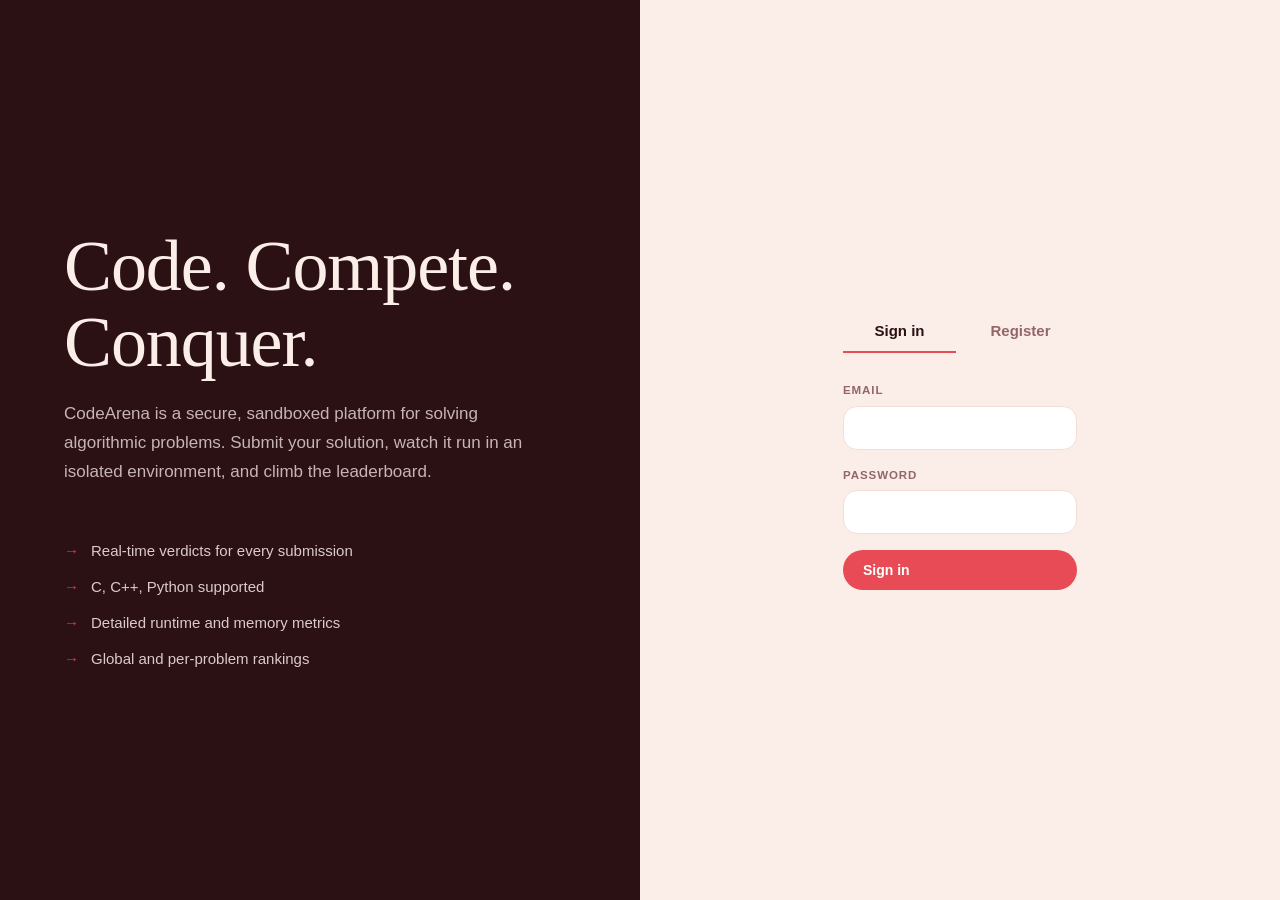
==== commit 41bd927f: "feat(ui): accessibility foundations and comfort settings Base-layer accessibility:  - Add visible :f" ====
--- a/ui/index.html
+++ b/ui/index.html
@@ -3,12 +3,31 @@
 
 <head>
     <meta charset="utf-8">
+    <script>
+        // Apply theme immediately to prevent flash of wrong theme
+        (function () {
+            try {
+                var theme = localStorage.getItem('codearena_theme');
+                if (theme !== 'light' && theme !== 'dark') {
+                    theme = window.matchMedia
+                        && window.matchMedia('(prefers-color-scheme: dark)').matches
+                        ? 'dark'
+                        : 'light';
+                }
+                document.documentElement.dataset.theme = theme;
+            } catch (e) {
+                document.documentElement.dataset.theme = 'light';
+            }
+        })();
+    </script>
     <meta name="viewport" content="width=device-width,initial-scale=1">
+    <meta name="theme-color" content="#FBEDE8">
     <title>CodeArena — Sign in</title>
     <link rel="stylesheet" href="static/style.css">
 </head>
 
 <body>
+    <a href="#main-content" class="skip-link">Skip to main content</a>
     <div class="auth-screen">
         <div class="auth-hero">
             <h1>Code. Compete.<br>Conquer.</h1>
@@ -25,7 +44,7 @@
             </div>
         </div>
 
-        <div class="auth-form-panel">
+        <main class="auth-form-panel" id="main-content" tabindex="-1">
             <div class="auth-tabs">
                 <button id="tab-login" class="active">Sign in</button>
                 <button id="tab-register">Register</button>
@@ -61,7 +80,7 @@
                 </div>
                 <button type="submit" class="btn" style="width:100%;">Create account</button>
             </form>
-        </div>
+        </main>
     </div>
 
     <script src="static/app.js"></script>
--- a/ui/static/style.css
+++ b/ui/static/style.css
@@ -1,31 +1,20 @@
 /* ============================================================
- * CodeArena — UI styles
- * Design system: Dating Blush
+ * Theme: Light (default) — Dating Blush
  * ============================================================ */
-
-:root {
-    /* Colors — Dating Blush */
+:root,
+:root[data-theme="light"] {
+    /* Core colors */
     --primary: #2B1014;
-    /* headings, core text */
     --secondary: #936668;
-    /* borders, captions, meta */
     --tertiary: #E84B55;
-    /* THE accent — interaction only */
     --neutral: #FBEDE8;
-    /* page foundation */
     --surface: #FFFFFF;
-    /* cards */
     --on-primary: #FFFFFF;
-
-    /* Derived tints — flat, no gradients */
     --tertiary-hi: #f26a73;
-    /* hover lift on tertiary */
     --tertiary-dim: rgba(232, 75, 85, 0.12);
-    /* tertiary wash for badges */
     --neutral-deep: #f3ded6;
-    /* recessed / input backgrounds */
-
-    /* Semantic — kept muted so tertiary stays the only loud color */
+
+    /* Semantic */
     --success: #2f7d4f;
     --success-bg: #e6f2ea;
     --warning: #9a6a1c;
@@ -33,26 +22,90 @@
     --danger: #b3352e;
     --danger-bg: #fbe4e2;
 
+    /* Medals */
     --gold: #c9a227;
     --silver: #9aa3ad;
     --bronze: #a86b34;
 
-    /* Radii — Dating Blush scale */
+    /* Radii */
     --radius-sm: 14px;
     --radius: 22px;
     --radius-lg: 34px;
 
-    /* Shadows — soft, warm, flat */
+    /* Shadows — warm, light */
     --shadow-1: 0 1px 2px rgba(43, 16, 20, 0.06);
     --shadow-2: 0 4px 14px rgba(43, 16, 20, 0.08);
     --shadow-3: 0 12px 32px rgba(43, 16, 20, 0.12);
 
+    /* Fonts */
     --font-serif: "DM Serif Display", Georgia, serif;
     --font-sans: "Inter", -apple-system, BlinkMacSystemFont, "Segoe UI",
         Roboto, "Helvetica Neue", Arial, sans-serif;
     --font-mono: "SF Mono", "JetBrains Mono", "Fira Code",
         Monaco, "Cascadia Code", monospace;
-}
+
+    /* Spacing */
+    --space-1: 4px;
+    --space-2: 8px;
+    --space-3: 12px;
+    --space-4: 16px;
+    --space-5: 20px;
+    --space-6: 24px;
+    --space-8: 32px;
+    --space-10: 40px;
+    --space-12: 48px;
+    --space-16: 64px;
+
+    /* Type scale */
+    --text-xs: 0.72rem;
+    --text-sm: 0.875rem;
+    --text-base: 1rem;
+    --text-lg: 1.125rem;
+    --text-xl: 1.5rem;
+    --text-2xl: 1.7rem;
+    --text-3xl: 2.4rem;
+}
+
+/* ============================================================
+ * Theme: Dark — Dating Blush at night
+ *
+ * Warm dark colors that preserve the blush hue. The primary
+ * text becomes the light neutral, and the surface becomes a
+ * deep plum-brown instead of the default near-black.
+ * ============================================================ */
+:root[data-theme="dark"] {
+    --primary: #FBEDE8;
+    --secondary: #b08f8c;
+    --tertiary: #E84B55;
+    /* accent stays the same */
+    --neutral: #1a1114;
+    /* page background */
+    --surface: #23181c;
+    /* cards, inputs */
+    --on-primary: #1a1114;
+    /* text on tertiary buttons */
+    --tertiary-hi: #f26a73;
+    --tertiary-dim: rgba(232, 75, 85, 0.18);
+    --neutral-deep: #2d2025;
+    /* recessed / borders */
+
+    --success: #5fd68e;
+    --success-bg: rgba(95, 214, 142, 0.12);
+    --warning: #f0c060;
+    --warning-bg: rgba(240, 192, 96, 0.12);
+    --danger: #ff7b72;
+    --danger-bg: rgba(255, 123, 114, 0.12);
+
+    --gold: #d4b44a;
+    --silver: #a8b3c1;
+    --bronze: #c08a4d;
+
+    /* Shadows are much stronger on dark backgrounds */
+    --shadow-1: 0 1px 2px rgba(0, 0, 0, 0.4);
+    --shadow-2: 0 4px 14px rgba(0, 0, 0, 0.5);
+    --shadow-3: 0 12px 32px rgba(0, 0, 0, 0.6);
+}
+
 
 /* ---- Base ---- */
 
@@ -90,16 +143,21 @@
     font-family: inherit;
 }
 
+
 /* ---- Layout ---- */
 
 .app-header {
     position: sticky;
     top: 0;
     z-index: 100;
-    background: rgba(251, 237, 232, 0.88);
+
+    /* Use --neutral to match the page background */
+    background: color-mix(in srgb, var(--neutral) 88%, transparent);
+
     backdrop-filter: saturate(180%) blur(12px);
     -webkit-backdrop-filter: saturate(180%) blur(12px);
-    border-bottom: 1px solid var(--secondary);
+
+    border-bottom: 1px solid var(--neutral-deep);
     height: 68px;
     display: flex;
     align-items: center;
@@ -201,6 +259,7 @@
 main.wide {
     max-width: 1440px;
 }
+
 
 /* ---- Typography ---- */
 
@@ -251,6 +310,7 @@
     font-size: 13px;
 }
 
+
 /* ---- Cards ---- */
 
 .card {
@@ -322,6 +382,7 @@
     color: var(--secondary);
     margin-top: 4px;
 }
+
 
 /* ---- Buttons ---- */
 
@@ -356,8 +417,10 @@
     cursor: not-allowed;
 }
 
+
 /* Secondary/ghost actions deliberately drop the accent — one
    tertiary action per screen is the rule. */
+
 .btn.secondary {
     background: transparent;
     color: var(--primary);
@@ -381,7 +444,9 @@
     background: var(--neutral-deep);
 }
 
+
 /* Semantic buttons read as text, not as second accents. */
+
 .btn.success,
 .btn.danger {
     background: transparent;
@@ -405,6 +470,7 @@
     background: var(--danger-bg);
     color: var(--danger);
 }
+
 
 /* ---- Forms ---- */
 
@@ -472,6 +538,7 @@
     padding-right: 40px;
 }
 
+
 /* ---- Tables ---- */
 
 .table-wrap {
@@ -524,6 +591,7 @@
     font-variant-numeric: tabular-nums;
 }
 
+
 /* ---- Verdict badges ---- */
 
 .badge {
@@ -547,8 +615,10 @@
     background: currentColor;
 }
 
+
 /* Accepted is the one place tertiary is allowed outside a button —
    it is the winning state. */
+
 .badge.AC {
     color: var(--tertiary);
     background: var(--tertiary-dim);
@@ -585,16 +655,15 @@
 }
 
 @keyframes pulse {
-
     0%,
     100% {
         opacity: 1;
     }
-
     50% {
         opacity: 0.3;
     }
 }
+
 
 /* ---- Difficulty badges ---- */
 
@@ -622,6 +691,7 @@
     color: var(--danger);
     background: var(--danger-bg);
 }
+
 
 /* ---- Notifications / toasts ---- */
 
@@ -668,12 +738,12 @@
         transform: translateX(120%);
         opacity: 0;
     }
-
     to {
         transform: translateX(0);
         opacity: 1;
     }
 }
+
 
 /* ---- Loading spinner ---- */
 
@@ -710,6 +780,7 @@
     font-size: 14px;
 }
 
+
 /* ---- Empty state ---- */
 
 .empty {
@@ -732,6 +803,7 @@
     font-size: 14px;
 }
 
+
 /* ---- Split view (problem page) ---- */
 
 .split {
@@ -756,6 +828,7 @@
     top: 92px;
 }
 
+
 /* ---- Login split-screen ---- */
 
 .auth-screen {
@@ -768,7 +841,6 @@
     .auth-screen {
         grid-template-columns: 1fr;
     }
-
     .auth-screen .auth-hero {
         display: none;
     }
@@ -866,6 +938,7 @@
     border-bottom-color: var(--tertiary);
 }
 
+
 /* ---- Submission view (rich) ---- */
 
 .verdict-hero {
@@ -966,6 +1039,7 @@
     font-variant-numeric: tabular-nums;
     line-height: 1.2;
 }
+
 
 /* ---- Code / output blocks ---- */
 
@@ -990,6 +1064,7 @@
     border-color: #3a1416;
 }
 
+
 /* ---- Filter bar ---- */
 
 .filter-bar {
@@ -1009,6 +1084,7 @@
     width: auto;
     min-width: 140px;
 }
+
 
 /* ---- Progress bar ---- */
 
@@ -1024,6 +1100,7 @@
     background: var(--tertiary);
     transition: width 0.4s ease-out;
 }
+
 
 /* ---- Rank medals ---- */
 
@@ -1056,6 +1133,7 @@
     color: var(--secondary);
 }
 
+
 /* ---- Utility ---- */
 
 .hidden {
@@ -1097,6 +1175,7 @@
 .text-right {
     text-align: right;
 }
+
 
 /* ============================================================
  * Split-view problem page
@@ -1119,6 +1198,7 @@
     }
 }
 
+
 /* ---- Left pane: statement ---- */
 
 .problem-statement {
@@ -1167,6 +1247,7 @@
     white-space: pre-wrap;
     word-break: break-word;
 }
+
 
 /* ---- Right pane: editor (sticky) ---- */
 
@@ -1266,6 +1347,7 @@
     min-height: 18px;
 }
 
+
 /* ---- Result card (below the editor) ---- */
 
 .result-card {
@@ -1281,7 +1363,6 @@
         opacity: 0;
         transform: translateY(-8px);
     }
-
     to {
         opacity: 1;
         transform: translateY(0);
@@ -1385,6 +1466,7 @@
     max-height: 240px;
 }
 
+
 /* ============================================================
  * Enhanced submission view
  * ============================================================ */
@@ -1429,4 +1511,855 @@
     font-size: 14px;
     color: var(--primary);
     font-variant-numeric: tabular-nums;
-}+}
+
+
+/* ============================================================
+   CodeArena — Theme-matched submission activity heatmap
+   ============================================================ */
+
+.heatmap-card {
+    width: 100%;
+    box-sizing: border-box;
+    padding: 24px;
+    background: var(--bg-2);
+    border: 1px solid #f1d7d0;
+    border-radius: var(--radius);
+    margin-bottom: 24px;
+}
+
+.heatmap-header {
+    display: flex;
+    align-items: center;
+    justify-content: space-between;
+    gap: 12px;
+    margin-bottom: 24px;
+}
+
+.heatmap-header h3 {
+    margin: 0;
+    color: #a66e6b;
+    font-size: 15px;
+    font-weight: 650;
+    letter-spacing: 0.07em;
+    text-transform: uppercase;
+}
+
+.heatmap-header .heatmap-total {
+    color: #98716e;
+    font-size: 13px;
+    font-variant-numeric: tabular-nums;
+}
+
+
+/* Remove the unwanted vertical scrollbar */
+
+.heatmap-scroll {
+    width: 100%;
+    max-width: 100%;
+    box-sizing: border-box;
+    overflow-x: auto;
+    overflow-y: hidden;
+    padding: 4px 2px 10px;
+    scrollbar-width: thin;
+    scrollbar-color: #e8c6bd transparent;
+}
+
+
+/* Month labels */
+
+.heatmap-months {
+    display: flex;
+    gap: 4px;
+    margin-left: 30px;
+    margin-bottom: 10px;
+    min-width: max-content;
+}
+
+.heatmap-months span {
+    width: 17px;
+    flex: 0 0 17px;
+    color: #98716e;
+    font-size: 11px;
+}
+
+
+/* Calendar layout */
+
+.heatmap-grid {
+    display: flex;
+    align-items: flex-start;
+    gap: 6px;
+    min-width: max-content;
+}
+
+.heatmap-days {
+    display: grid;
+    grid-template-rows: repeat(7, 17px);
+    gap: 4px;
+    padding-top: 0;
+    margin-right: 4px;
+    flex-shrink: 0;
+}
+
+.heatmap-days span {
+    height: 17px;
+    line-height: 17px;
+    padding-right: 4px;
+    color: #a77b77;
+    font-size: 10px;
+    text-align: right;
+}
+
+.heatmap-days span.empty {
+    visibility: hidden;
+}
+
+
+/* Slightly larger cells use the available space better */
+
+.heatmap-columns {
+    display: flex;
+    gap: 4px;
+    position: relative;
+}
+
+.heatmap-week {
+    display: grid;
+    grid-template-rows: repeat(7, 17px);
+    gap: 4px;
+    flex: 0 0 17px;
+}
+
+.heatmap-cell {
+    width: 17px;
+    height: 17px;
+    min-width: 17px;
+    min-height: 17px;
+    box-sizing: border-box;
+    border-radius: 4px;
+    cursor: pointer;
+    flex-shrink: 0;
+    transition: background-color 0.15s ease, transform 0.15s ease, box-shadow 0.15s ease;
+}
+
+
+/* No activity — warm neutral peach */
+
+.heatmap-cell.level-0 {
+    background: #f7e5df;
+    border: 1px solid #efd4cc;
+}
+
+
+/* Low activity — light coral */
+
+.heatmap-cell.level-1 {
+    background: #f8c9bd;
+    border: 1px solid #f1b5a8;
+}
+
+
+/* Moderate activity — soft coral-red */
+
+.heatmap-cell.level-2 {
+    background: #f59b91;
+    border: 1px solid #ed8a80;
+}
+
+
+/* High activity — CodeArena coral */
+
+.heatmap-cell.level-3 {
+    background: #ee6970;
+    border: 1px solid #e75a63;
+}
+
+
+/* Highest activity — deep coral-red */
+
+.heatmap-cell.level-4 {
+    background: #d94150;
+    border: 1px solid #cf3545;
+}
+
+
+/* Subtle hover effect */
+
+.heatmap-cell:hover {
+    outline: 2px solid #bd5c60;
+    outline-offset: 1px;
+    transform: scale(1.12);
+    position: relative;
+    z-index: 2;
+}
+
+
+/* Legend */
+
+.heatmap-legend {
+    display: flex;
+    align-items: center;
+    justify-content: flex-end;
+    flex-wrap: wrap;
+    gap: 7px;
+    margin-top: 18px;
+    color: #98716e;
+    font-size: 11px;
+}
+
+.heatmap-legend .heatmap-cell {
+    width: 14px;
+    height: 14px;
+    min-width: 14px;
+    min-height: 14px;
+    border-radius: 3px;
+    cursor: default;
+}
+
+.heatmap-legend .heatmap-cell:hover {
+    outline: none;
+    transform: none;
+}
+
+
+/* Tooltip */
+
+.heatmap-tooltip {
+    position: fixed;
+    z-index: 1000;
+    padding: 8px 12px;
+    background: #fffaf8;
+    color: #482b2b;
+    border: 1px solid #f0d6ce;
+    border-radius: 7px;
+    box-shadow: 0 6px 20px rgba(100, 50, 45, 0.12);
+    font-size: 12px;
+    pointer-events: none;
+    white-space: nowrap;
+    opacity: 0;
+    transition: opacity 0.15s ease;
+}
+
+.heatmap-tooltip.visible {
+    opacity: 1;
+}
+
+
+/* Smaller screens */
+
+@media (max-width: 600px) {
+    .heatmap-card {
+        padding: 16px;
+    }
+    .heatmap-header {
+        align-items: flex-start;
+        flex-direction: column;
+        gap: 8px;
+        margin-bottom: 18px;
+    }
+    .heatmap-scroll {
+        overflow-x: auto;
+        overflow-y: hidden;
+    }
+    .heatmap-cell {
+        width: 13px;
+        height: 13px;
+        min-width: 13px;
+        min-height: 13px;
+        border-radius: 3px;
+    }
+    .heatmap-week {
+        grid-template-rows: repeat(7, 13px);
+        flex-basis: 13px;
+        gap: 3px;
+    }
+    .heatmap-columns,
+    .heatmap-months {
+        gap: 3px;
+    }
+    .heatmap-months span {
+        width: 13px;
+        flex-basis: 13px;
+    }
+    .heatmap-days {
+        grid-template-rows: repeat(7, 13px);
+        gap: 3px;
+    }
+    .heatmap-days span {
+        height: 13px;
+        line-height: 13px;
+    }
+}
+
+
+/* ============================================================
+ * Skeleton loaders
+ * ============================================================
+ *
+ * Base class .skeleton renders a shimmering placeholder.
+ * Shape modifiers (.skeleton-line, .skeleton-title, etc.)
+ * control width and height. Combine with flex/grid containers
+ * to match the incoming content's layout.
+ */
+
+.skeleton {
+    position: relative;
+    background: var(--neutral-deep);
+    border-radius: var(--radius-sm);
+    overflow: hidden;
+    display: inline-block;
+}
+
+.skeleton::after {
+    content: '';
+    position: absolute;
+    inset: 0;
+    background: linear-gradient( 90deg, transparent 0%, rgba(43, 16, 20, 0.06) 50%, transparent 100%);
+    animation: skeleton-shimmer 1.4s ease-in-out infinite;
+}
+
+@keyframes skeleton-shimmer {
+    0% {
+        transform: translateX(-100%);
+    }
+    100% {
+        transform: translateX(100%);
+    }
+}
+
+@media (prefers-reduced-motion: reduce) {
+    .skeleton::after {
+        animation: none;
+    }
+    .skeleton {
+        animation: skeleton-pulse 1.8s ease-in-out infinite;
+    }
+    @keyframes skeleton-pulse {
+        0%,
+        100% {
+            opacity: 1;
+        }
+        50% {
+            opacity: 0.6;
+        }
+    }
+}
+
+
+/* ---- Shape modifiers ---- */
+
+.skeleton-line {
+    height: 12px;
+    width: 100%;
+    display: block;
+    margin-bottom: 8px;
+}
+
+.skeleton-line.short {
+    width: 40%;
+}
+
+.skeleton-line.medium {
+    width: 65%;
+}
+
+.skeleton-line.long {
+    width: 85%;
+}
+
+.skeleton-title {
+    height: 20px;
+    width: 60%;
+    display: block;
+    margin-bottom: 12px;
+}
+
+.skeleton-subtitle {
+    height: 14px;
+    width: 40%;
+    display: block;
+    margin-bottom: 10px;
+}
+
+.skeleton-circle {
+    border-radius: 50%;
+    width: 40px;
+    height: 40px;
+}
+
+.skeleton-circle.sm {
+    width: 28px;
+    height: 28px;
+}
+
+.skeleton-circle.lg {
+    width: 56px;
+    height: 56px;
+}
+
+.skeleton-badge {
+    height: 20px;
+    width: 60px;
+    border-radius: var(--radius-sm);
+    display: inline-block;
+}
+
+.skeleton-cell {
+    height: 12px;
+    width: 100%;
+    display: block;
+}
+
+.skeleton-cell.sm {
+    width: 40px;
+}
+
+.skeleton-cell.md {
+    width: 80px;
+}
+
+.skeleton-cell.lg {
+    width: 140px;
+}
+
+
+/* ---- Pre-built skeleton layouts ---- */
+
+.skeleton-stat {
+    background: var(--surface);
+    border: 1px solid var(--neutral-deep);
+    border-radius: var(--radius-lg);
+    padding: 24px;
+    display: flex;
+    flex-direction: column;
+    gap: 12px;
+}
+
+.skeleton-stat .skeleton-line.short {
+    width: 35%;
+    height: 10px;
+    margin: 0;
+}
+
+.skeleton-stat .skeleton-title {
+    width: 55%;
+    margin: 0;
+}
+
+.skeleton-stat .skeleton-line.medium {
+    width: 45%;
+    height: 10px;
+    margin: 0;
+}
+
+.skeleton-table {
+    background: var(--surface);
+    border: 1px solid var(--neutral-deep);
+    border-radius: var(--radius-lg);
+    overflow: hidden;
+}
+
+.skeleton-table-row {
+    display: grid;
+    grid-template-columns: repeat(var(--cols, 5), 1fr);
+    gap: 16px;
+    padding: 14px 18px;
+    border-bottom: 1px solid var(--neutral-deep);
+    align-items: center;
+}
+
+.skeleton-table-row:last-child {
+    border-bottom: none;
+}
+
+.skeleton-table-row.header {
+    background: var(--neutral);
+    padding: 12px 18px;
+}
+
+.skeleton-table-row.header .skeleton-cell {
+    height: 10px;
+    opacity: 0.6;
+}
+
+.skeleton-problem-header {
+    display: flex;
+    flex-direction: column;
+    gap: 12px;
+    margin-bottom: 24px;
+}
+
+.skeleton-problem-meta {
+    display: flex;
+    gap: 10px;
+}
+
+.skeleton-problem-section {
+    margin-bottom: 32px;
+    display: flex;
+    flex-direction: column;
+    gap: 10px;
+}
+
+.skeleton-editor {
+    background: var(--surface);
+    border: 1px solid var(--neutral-deep);
+    border-radius: var(--radius);
+    padding: 14px;
+    display: flex;
+    flex-direction: column;
+    gap: 10px;
+}
+
+.skeleton-editor-body {
+    background: var(--neutral);
+    border: 1px solid var(--neutral-deep);
+    border-radius: var(--radius);
+    height: 380px;
+    position: relative;
+    overflow: hidden;
+}
+
+.skeleton-editor-body::after {
+    content: '';
+    position: absolute;
+    inset: 0;
+    background: linear-gradient( 90deg, transparent 0%, rgba(43, 16, 20, 0.04) 50%, transparent 100%);
+    animation: skeleton-shimmer 1.4s ease-in-out infinite;
+}
+
+.skeleton-verdict-hero {
+    display: flex;
+    align-items: center;
+    justify-content: space-between;
+    gap: 24px;
+    padding: 32px 36px;
+    background: var(--surface);
+    border: 1px solid var(--neutral-deep);
+    border-left: 4px solid var(--neutral-deep);
+    border-radius: var(--radius-lg);
+    margin-bottom: 24px;
+}
+
+.skeleton-verdict-hero .left {
+    display: flex;
+    flex-direction: column;
+    gap: 10px;
+    flex: 1;
+}
+
+.skeleton-verdict-hero .metrics {
+    display: flex;
+    gap: 36px;
+}
+
+.skeleton-verdict-hero .metrics>div {
+    display: flex;
+    flex-direction: column;
+    gap: 6px;
+    align-items: flex-end;
+}
+
+
+/* Streak badge in header */
+
+.streak-badge {
+    display: flex;
+    align-items: center;
+    gap: 4px;
+    background: var(--tertiary-dim);
+    color: var(--tertiary);
+    padding: 4px 10px;
+    border-radius: var(--radius-sm);
+    font-size: 13px;
+    font-weight: 600;
+    cursor: default;
+    animation: pulse-fire 2s ease-in-out infinite;
+}
+
+@keyframes pulse-fire {
+    0%,
+    100% {
+        transform: scale(1);
+        opacity: 1;
+    }
+    50% {
+        transform: scale(1.05);
+        opacity: 0.9;
+    }
+}
+
+/* ============================================================
+ * Breadcrumbs
+ * ============================================================ */
+
+.breadcrumb {
+    display: flex;
+    align-items: center;
+    flex-wrap: wrap;
+    gap: var(--space-2);
+    font-size: var(--text-sm);
+    color: var(--secondary);
+    margin-bottom: var(--space-4);
+    padding: var(--space-2) 0;
+}
+
+.breadcrumb a {
+    color: var(--secondary);
+    text-decoration: none;
+    transition: color 0.15s;
+}
+
+.breadcrumb a:hover {
+    color: var(--primary);
+    text-decoration: underline;
+}
+
+.breadcrumb .sep {
+    opacity: 0.4;
+    font-weight: 300;
+    user-select: none;
+}
+
+.breadcrumb .current {
+    color: var(--primary);
+    font-weight: 500;
+    max-width: 400px;
+    overflow: hidden;
+    text-overflow: ellipsis;
+    white-space: nowrap;
+}
+
+/* Also make sure nav links align icons with text */
+.app-header nav a {
+    display: inline-flex;
+    align-items: center;
+    gap: 6px;
+}
+
+/* Avatar link styling */
+.app-header .user-menu a.avatar {
+    transition: transform 0.15s, box-shadow 0.15s;
+}
+
+.app-header .user-menu a.avatar:hover {
+    transform: scale(1.06);
+    box-shadow: 0 0 0 2px var(--tertiary);
+}
+
+/* ============================================================
+ * Theme toggle
+ * ============================================================ */
+
+.theme-toggle {
+    background: transparent;
+    border: 1px solid var(--neutral-deep);
+    color: var(--secondary);
+    width: 34px;
+    height: 34px;
+    padding: 0;
+    border-radius: var(--radius-sm);
+    cursor: pointer;
+    display: inline-flex;
+    align-items: center;
+    justify-content: center;
+    transition: color 0.15s, border-color 0.15s, background 0.15s;
+    flex-shrink: 0;
+}
+
+.theme-toggle:hover {
+    color: var(--primary);
+    border-color: var(--secondary);
+    background: var(--neutral-deep);
+}
+
+.theme-toggle:focus-visible {
+    outline: 2px solid var(--tertiary);
+    outline-offset: 2px;
+}
+
+
+#monaco-container {
+    width: 100%;
+    height: 450px;
+    min-height: 300px;
+    overflow: hidden;
+}
+
+.editor-wrap {
+    min-width: 0;
+}
+
+#monaco-container .monaco-editor,
+#monaco-container .monaco-editor .overflow-guard {
+    border-radius: 0;
+}
+
+/* ============================================================
+ * Accessibility & comfort settings
+ * ============================================================ */
+
+/* ---- 1. Visible focus ring ---- */
+
+/*
+ * Show a strong, branded focus ring on every interactive element
+ * when the user is navigating by keyboard. Mouse clicks do not
+ * show the ring (thanks to :focus-visible), which prevents the
+ * ring from appearing on every button click.
+ */
+:focus-visible {
+    outline: 2px solid var(--tertiary);
+    outline-offset: 2px;
+    border-radius: var(--radius-sm);
+}
+
+/* Remove the default browser outline for mouse clicks only */
+:focus:not(:focus-visible) {
+    outline: none;
+}
+
+/* Reinforce the focus ring on the most common controls */
+.btn:focus-visible,
+a:focus-visible,
+.theme-toggle:focus-visible,
+.btn-logout:focus-visible,
+input:focus-visible,
+select:focus-visible,
+textarea:focus-visible {
+    outline: 2px solid var(--tertiary);
+    outline-offset: 3px;
+}
+
+/* ---- 2. Skip to main content link ---- */
+
+/*
+ * This link is invisible by default, but appears in the top-left
+ * corner when it receives focus (i.e., when the user presses Tab
+ * on page load). It lets keyboard-only users skip the header nav
+ * and jump straight to the main content.
+ */
+.skip-link {
+    position: absolute;
+    top: -100px;
+    left: 0;
+    padding: var(--space-3) var(--space-4);
+    background: var(--surface);
+    color: var(--primary);
+    border: 1px solid var(--tertiary);
+    border-radius: var(--radius-sm);
+    font-weight: 600;
+    z-index: 9999;
+    text-decoration: none;
+    transition: top 0.15s ease;
+}
+
+.skip-link:focus {
+    top: var(--space-2);
+    left: var(--space-2);
+    outline: 2px solid var(--tertiary);
+    outline-offset: 2px;
+}
+
+/* ---- 3. Screen reader only text ---- */
+
+/*
+ * Hide content visually, but keep it accessible to screen
+ * readers. Use for labels on icon-only buttons.
+ */
+.sr-only {
+    position: absolute;
+    width: 1px;
+    height: 1px;
+    padding: 0;
+    margin: -1px;
+    overflow: hidden;
+    clip: rect(0, 0, 0, 0);
+    white-space: nowrap;
+    border: 0;
+}
+
+/* ---- 4. Reduced motion ---- */
+
+/*
+ * Respect the OS-level "Reduce motion" preference. Users with
+ * vestibular disorders can be made physically ill by parallax,
+ * shake, scale animations, and the confetti burst. When this
+ * preference is set, disable all animations and transitions
+ * (except the essential loading spinner, which needs to spin).
+ */
+@media (prefers-reduced-motion: reduce) {
+
+    *,
+    *::before,
+    *::after {
+        animation-duration: 0.01ms !important;
+        animation-iteration-count: 1 !important;
+        transition-duration: 0.01ms !important;
+        scroll-behavior: auto !important;
+    }
+
+    .skeleton::after {
+        animation: none;
+    }
+
+    .skeleton {
+        animation: none;
+    }
+
+    .streak-badge {
+        animation: none;
+    }
+
+    .badge.PROCESSING::before {
+        animation: none;
+    }
+
+    .toast {
+        animation: none;
+    }
+
+    /* Keep the spinner spinning but slower */
+    .spinner {
+        animation-duration: 1.4s !important;
+        animation-iteration-count: infinite !important;
+    }
+}
+
+/* ---- 5. High contrast preference ---- */
+
+/*
+ * Some users enable "High contrast" in their OS settings. In that
+ * case, strengthen the borders and darken secondary text so the
+ * page is easier to read.
+ */
+@media (prefers-contrast: more) {
+    :root,
+    :root[data-theme="light"],
+    :root[data-theme="dark"] {
+        --secondary: var(--primary);
+        --neutral-deep: var(--secondary);
+    }
+
+    .card,
+    .stat,
+    .table-wrap,
+    .skeleton-table {
+        border-width: 2px;
+    }
+
+    .btn {
+        border: 2px solid currentColor;
+    }
+}
+
+/* ---- 6. Comfort: disable sticky header if it feels heavy ---- */
+
+/*
+ * Some users find the sticky header distracting. This class can
+ * be toggled from the settings panel (future feature) to turn
+ * off position: sticky on the header.
+ */
+body.no-sticky-header .app-header {
+    position: static;
+}
